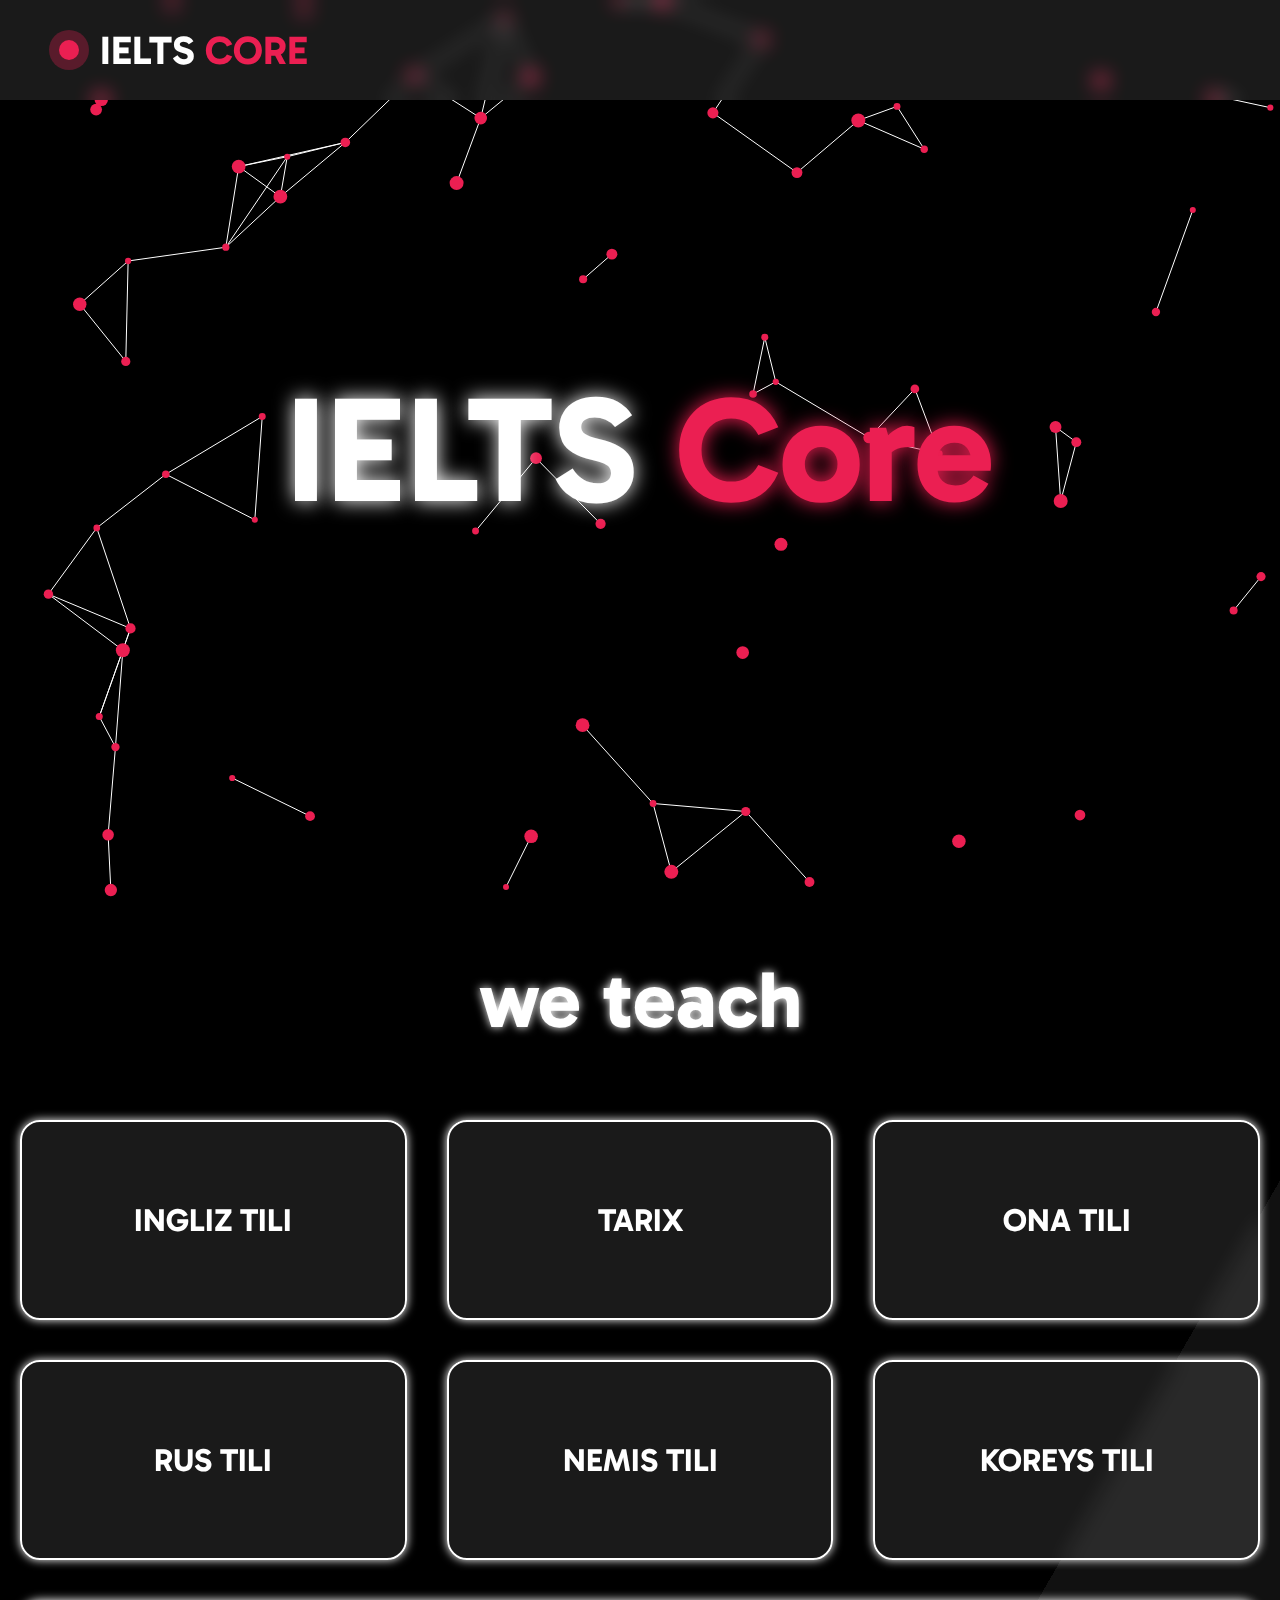
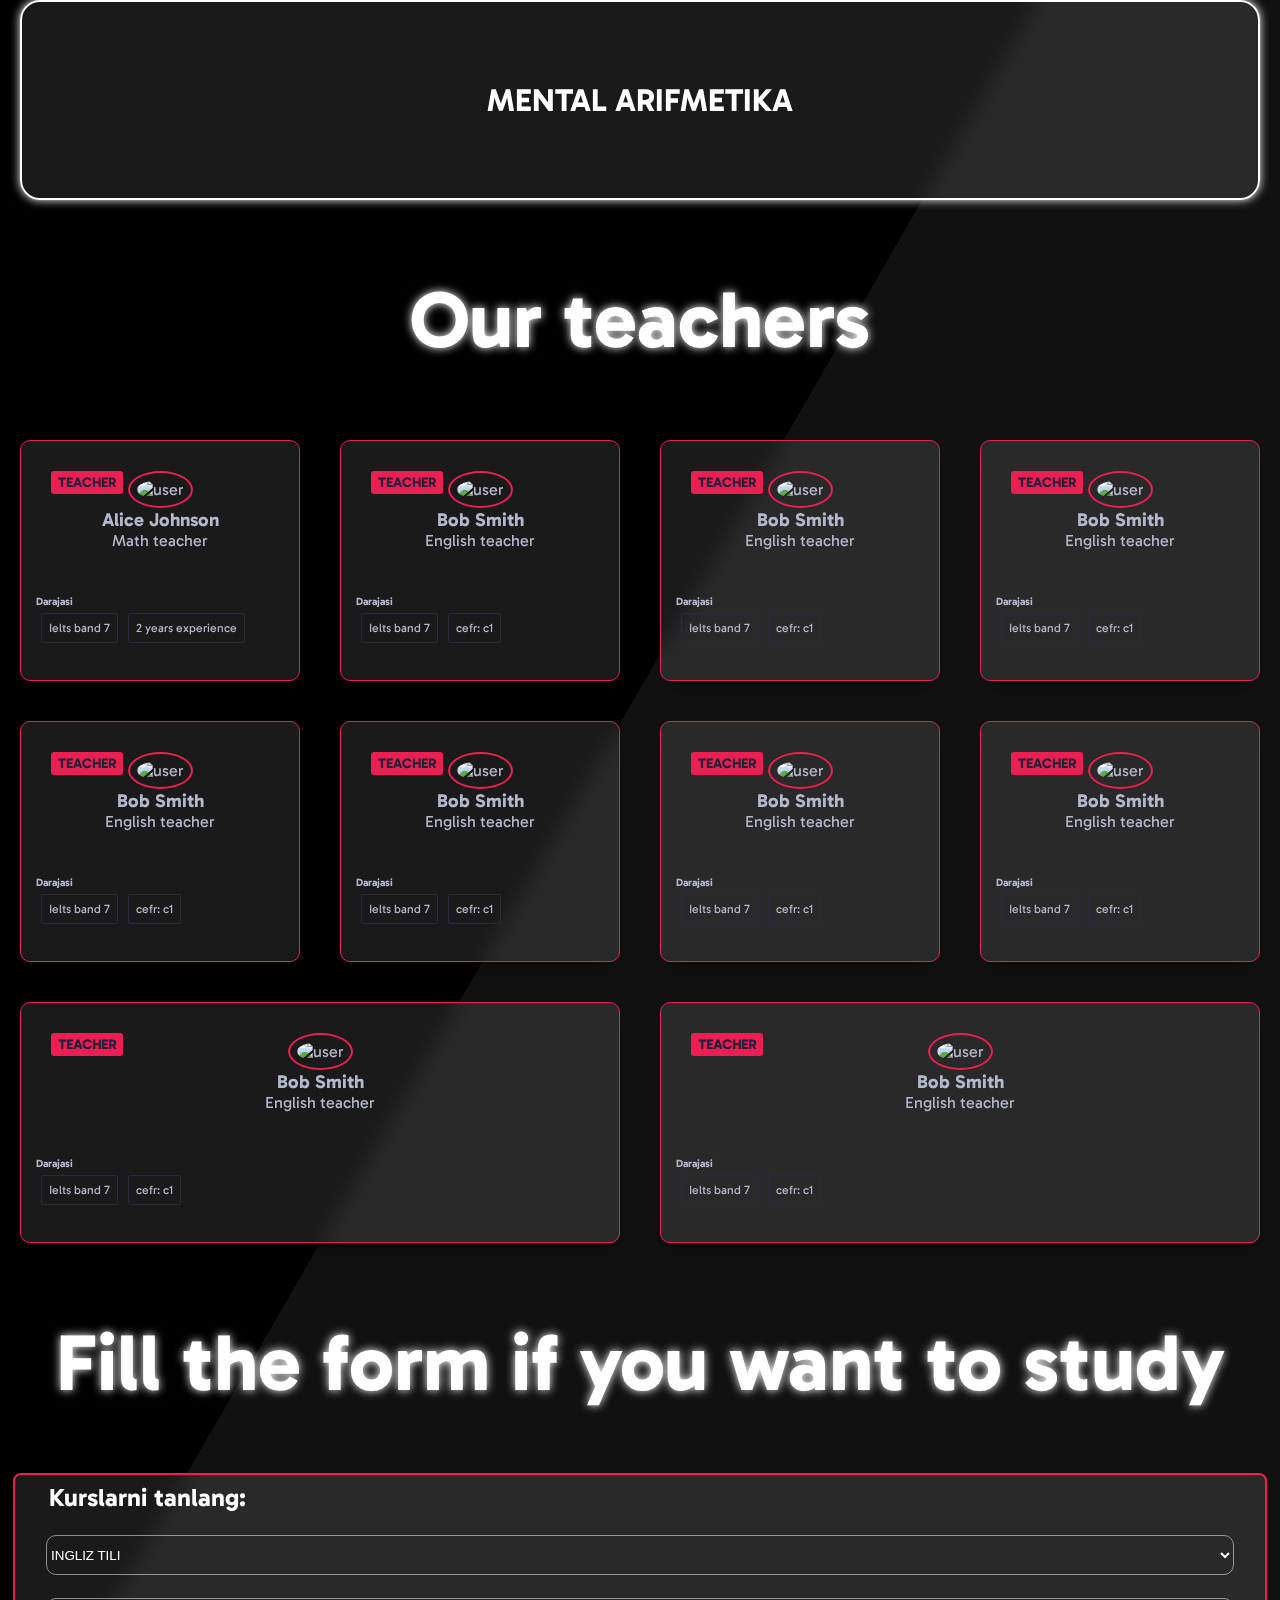
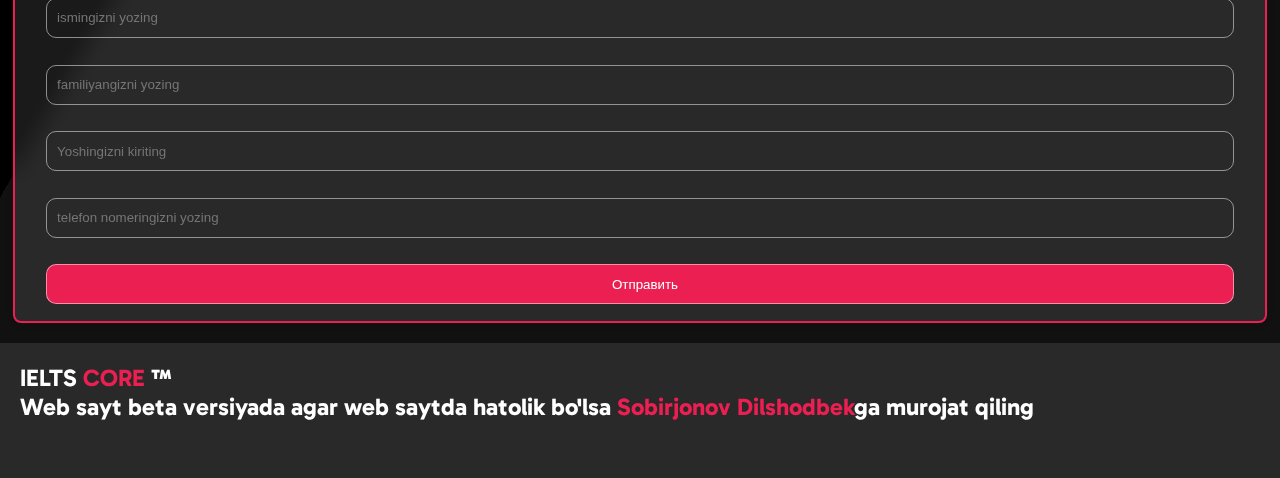
==== index.html @ a2c448f9 "Add files via upload" ====
<!DOCTYPE html>
<html lang="en">

<head>
    <meta charset="UTF-8">
    <meta name="viewport" content="width=device-width, initial-scale=1.0">
    <title>Document</title>
    <link rel="stylesheet" href="css/style.css">
</head>

<body class="body">
    <canvas id='c'></canvas>
    <div class="anim">
        <div class="cover">
            <div class="main-menu" id="main-menu">
                <nav class="nav">
                    <div class="logo">
                        <div class="logo-circle">
                            <div class="static-circle"></div>
                        </div>
                        <h1>IELTS <span style="color: rgba(235, 31, 82, 1.0);">CORE</span></h1>
                    </div>
                    <div class="links">
                        <ion-icon class="toggle" name="chevron-down-outline"></ion-icon>
                    </div>
                </nav>
                <div class="main-menu-text">
                    <div class="logo-text-h1">
                        <h1 class="main-title">IELTS <span style=" color: rgba(235, 31, 82, 1.0); text-shadow: 0px 0px 20px rgba(235, 31, 82, 1);">Core</span></h1>
                    </div>
                    <div class="logo-text-p">
                        <h2 id="element"></h2>
                    </div>
                </div>
                <div class="showlink">
                    <h1><a href="#main-menu">Asosiy</a></h1>
                    <h1><a href="#course">Kurslar</a></h1>
                    <h1><a href="#second-section-card">Oqituvchilar</a></h1>
                    <h1><a href="#form">Kursga yozilish</a></h1>
                </div>
            </div>
            <div class="second-section">
                <div class="second-section-text">
                    <h1>we teach</h1>
                </div>
                <div class="second-section-card" id="course">
                    <div class="cards">
                        <h1>INGLIZ TILI</h1>
                    </div>
                    <div class="cards">
                        <h1>TARIX</h1>
                    </div>
                    <div class="cards">
                        <h1>ONA TILI</h1>
                    </div>
                    <div class="cards">
                        <h1>RUS TILI</h1>
                    </div>
                    <div class="cards">
                        <h1>NEMIS TILI</h1>
                    </div>
                    <div class="cards">
                        <h1>KOREYS TILI</h1>
                    </div>
                    <div class="cards">
                        <h1>MENTAL ARIFMETIKA</h1>
                    </div>
                </div>
                <div class="second-section-text">
                    <h1>Our teachers</h1>
                </div>
                <div class="second-section-card" id="second-section-card">
                    <!-- cards will render by js -->
                </div>
                <div class="second-section-text">
                    <h1 class="l-text">Fill the form if you want to study</h1>
                </div>
                <div class="second-section-card" id="form">
                    <form id="registrationForm" onsubmit="sendEmail(); reset(); return false;">
                        <h1 for="subjects">Kurslarni tanlang:</h1>
                        <select id="subjects" name="subjects">
                            <option value="INGLIZ TILI">INGLIZ TILI</option>
                            <option value="TARIX">TARIX</option>
                            <option value="ONA TILI">ONA TILI</option>
                            <option value="RUS TILI">RUS TILI</option>
                            <option value="NEMIS TILI">NEMIS TILI</option>
                            <option value="KOREYS TILI">KOREYS TILI</option>
                            <option value="MENTAL ARIFMETIKA">MENTAL ARIFMETIKA</option>
                        </select>
                        <input type="text" id="firstName" name="firstName" placeholder="ismingizni yozing" required>
                        <input type="text" id="lastName" name="lastName" placeholder="familiyangizni yozing" required>
                        <input type="number" id="age" name="age" placeholder="Yoshingizni kiriting" min="0" max="99" required>
                        <input type="tel" id="phone" name="phone" placeholder="telefon nomeringizni yozing" pattern="[+]\d{12}" required>
                        <button type="submit">Отправить</button>
                    </form>
                </div>
                <div class="footer">
                    <h2>IELTS <span>CORE</span> &#8482;</h2>
                    <h2>Web sayt beta versiyada agar web saytda hatolik bo'lsa <a href="https://t.me/elyyxs">Sobirjonov Dilshodbek</a>ga murojat qiling</h2>
                </div>
            </div>
        </div>
    </div>
    <script src="https://unpkg.com/sweetalert/dist/sweetalert.min.js"></script>
    <script src="https://smtpjs.com/v3/smtp.js">
    </script>
    <script src="js/email.js"></script>
    <script src="js/script.js"></script>
    <script src="js/anim.js"></script>
    <script type="module" src="https://unpkg.com/ionicons@7.1.0/dist/ionicons/ionicons.esm.js"></script>
    <script nomodule src="https://unpkg.com/ionicons@7.1.0/dist/ionicons/ionicons.js"></script>
    <script src="https://unpkg.com/typed.js@2.0.16/dist/typed.umd.js"></script>
    <script src="https://unpkg.com/typed.js@2.0.16/dist/typed.umd.js"></script>
    <script src="js/type.js"></script>
</body>

</html>
---- css/style.css ----
@import url('https://fonts.googleapis.com/css2?family=Gabarito&display=swap');

*{
  margin: 0;
  padding: 0;
  box-sizing: border-box;
}

:root {
  --index: calc(1vw + 1vh);
  --color-header: #f4efec;
  --color-text: #cdc6c3;
  --gallery-gap: calc(var(--index) * 7.5);
  --stripes-size: 110px;
}

::-webkit-scrollbar {
  width: 0px;
}

body {
  width: 100vw;
  min-height: 100vh;
  font-family: 'Gabarito', sans-serif;
  overflow-x: hidden;
  scroll-behavior: smooth !important;
  background: #000;
}

canvas {
    position: absolute;
    display: block;
    width: 100vw;
    min-height: 100vh;
}

.anim {
  width: 100vw;
  min-height: 100vh;
  position: absolute;
  left: 0;
  top: 0;
}

/*.anim {
  width: 100vw;
  min-height: 1px;
  overflow: hidden;
 background-image: linear-gradient(45deg, #000 25%, rgba(28, 32,44, 1.0) 25%, rgba(28, 32,44, 1.0) 50%, #000 50%, #000 75%, rgba(28, 32,44, 1.0) 75%, rgba(28, 32,44, 1.0) 100%);
  background-size: 56.57px 56.57px;
  animation: scroll 1s infinite linear;
  display: flex;
  justify-content: flex-start;
  align-items: flex-start;
}

.anim::before {
  position: absolute;
  content: "";
  top: 0;
  left: 0;
  min-height: 300%;
  width: calc(100% + var(--stripes-size));
  background-image: linear-gradient(45deg, #000 25%, rgba(28, 32,44, 1.0) 25%, rgba(28, 32,44, 1.0) 50%, #000 50%, #000 75%, rgba(28, 32,44, 1.0) 75%, rgba(28, 32,44, 1.0) 100%);
  background-size: var(--stripes-size) var(--stripes-size);
  animation: animateStripes 5s linear infinite;
}
*/

@keyframes animateStripes {
  0% {
    transform: translateX(0);
  }
  100% {
    transform: translateX(-110px);
  }
}

.body-active {
  width: 100vw;
  height: 100vh;
  overflow: hidden !important;
}

.cover {
  width: 100vw;
  min-height: 100vh;
  position: absolute;
  left: 0;
  top: 0;
  display: flex;
  flex-direction: column;
  align-items: center;
  justify-content: flex-start;
}

.main-menu {
  width: 100vw;
  height: 100vh;
  display: flex;
  flex-direction: column;
}

.main-menu *{
  user-select: none;
}

.nav {
  position: fixed !important;
  top: 0px;
  width: 100vw;
  height: 100px;
  backdrop-filter: blur(10px);
  background: rgba(255, 255, 255, .1);
  display: flex;
  justify-content: space-between;
  z-index: 10;
}

.logo {
  min-width: 20%;
  height: 100%;
  display: flex;
  justify-content: center;
  align-items: center;
  position: relative;
}

.logo > h1 {
  margin-left: 100px;
  color: #fff;
  font-size: 40px;
}

.links {
  width: 10%;
  height: 100%;
  display: flex;
  justify-content: center;
  align-items: center;
}

.links > ion-icon {
  font-size: 50px;
  transition: all .3s;
  z-index: 10000;
  color: #fff;
  transition: all .5s;
}

.links > ion-icon:hover {
  color: rgba(235, 31, 82, 1.0);
}

.toggle-active {
  transform: rotate(180deg);
}

.showlink {
  position: fixed;
  left: 50%;
  top: 50%;
  transform: translate(-50%, -40%);
  z-index: 100000000;
  backdrop-filter: blur(15px);
  display: flex;
  justify-content: center;
  align-items: center;
  flex-direction: column;
  opacity: 0;
  transition: all .3s;
  width: 0;
  height: 0;
  overflow: hidden;
  border-radius: 20px;
  border: 1px solid rgba(235, 31, 82, 1.0);
  background: rgba(0, 0, 0, .1);
}

.showlink > h1 > a {
  color: #fff;
  margin: 20px;
  cursor: pointer;
  text-shadow: 0px 0px 5px #000;
  text-decoration: none;
}

.showlink > h1 > a:hover {
  color: rgba(235, 31, 82, 1.0);
  text-shadow: 0px 0px 10px rgba(235, 31, 82, 1.0);
}

.showlink-active {
  opacity: 1;
  width: 60%;
  height: 60vh;
}

.logo-circle {  
  position: absolute;
  width: 40px;
  aspect-ratio: 1/1;
  background: rgba(235, 31, 82, .3);
  display: flex;
  justify-content: center;
  align-items: center;
  border-radius: 50%;
  margin-right: 10px;
  transform: translateX(-80px);
  animation: logo-circle 1.2s ease-out infinite;
}

@keyframes logo-circle {
  0%{
    width: 20px;
    aspect-ratio: 1/1;    
  }
  100%{
    width: 40px;
    aspect-ratio: 1/1;
  }
}

.logo-circle > .static-circle {
  width: 20px;
  aspect-ratio: 1/1;  
  background: rgba(235, 31, 82, 1);
  border-radius: inherit;
}

.logo-img {
  width: 500px;
  height: 500px;
}

.main-menu {
  height: 100vh;
  display: flex;
  justify-content: center;
  align-items: center;
}

.main-menu-text {
  width: 80%;
  height: 50%;
  display: flex;
  flex-direction: column;
  justify-content: center;
}

.logo-text-h1,
.logo-text-p {
  width: 100%;
  display: flex;
  justify-content: center;
  align-items: center;
}

.logo-text-h1 {
  height: 70%;
  align-items: flex-end;
}

.logo-text-p {
  height: 30%;
  align-items: flex-start;
}

.main-menu-text > [class*="logo-text"] > h1,
.main-menu-text > [class*="logo-text"] > h2 {
  color: #fff;
  text-shadow: 0px 0px 20px #fff;
  font-family: 'Gabarito', sans-serif;
  font-size: 250px;
}

.main-menu-text > [class*="logo-text"] > h2 {
  font-size: 40px;
  text-align: center;
}

.main-header > h1 > span {
/*         0px 0px 20px rgba(235, 31, 82, 1);*/
}


.second-section {
  width: 100vw;
  min-height: 100vh;
  display: flex;
  flex-direction: column;
  align-items: center;
  justify-content: flex-start;
  background: linear-gradient(120deg, #000 50%, #111 50%);
}

.second-section-text {
  width: 100%;
  height: 200px;
  display: flex;
  justify-content: center;
  align-items: center;
}

.second-section-text > h1 {
  font-size: 80px;
  color: #fff;
  text-shadow: 0px 0px 10px #fff;
}

.second-section-card {
  width: 100vw;
  min-height: 100px;
  display: flex;
  justify-content: center;
  align-items: flex-start;
  flex-wrap: wrap;
}

.cards {
  flex: calc(100% / 5);
  min-width: 350px;
  height: 200px;
  background: rgba(255, 255, 255, .1);
  backdrop-filter: blur(10px);
  display: flex;
  justify-content: center;
  align-items: center;
  color: #fff;
  margin: 20px;
  border-radius: 20px;
  border: 2px solid #fff;
  box-shadow: 0px 0px 10px #fff;
  transition: all .3s;
  cursor: pointer;
}

.cards:hover {
  border-radius: 20px;
  border: 2px solid rgba(235, 31, 82, 1);
  box-shadow: 0px 0px 20px rgba(235, 31, 82, 1),
              0px 0px 20px rgba(235, 31, 82, 1) inset;
  color: rgba(235, 31, 82, 1);
}



.card-container {
  background: rgba(255, 255, 255, .1);
  backdrop-filter: blur(10px);
  border-radius: 10px;
  box-shadow: 0px 10px 20px -10px rgba(0,0,0,0.75);
  color: #B3B8CD;
  padding-top: 30px;
  position: relative;
  flex: calc(100% / 5);
  min-width: 250px;
  max-width: 100%;
  text-align: center;
  margin: 20px;
  border: 1px solid rgba(235, 31, 82, 1);
  overflow: hidden;
  transition: all .1s;
  cursor: pointer;
}

.card-container:hover {
  box-shadow: 0px 0px 20px rgba(235, 31, 82, 1),
              0px 0px 10px rgba(235, 31, 82, 1) inset;
}

.card-container .pro {
  color: #231E39;
  background-color: rgba(235, 31, 82, 1);
  border-radius: 3px;
  font-size: 14px;
  font-weight: bold;
  padding: 3px 7px;
  position: absolute;
  top: 30px;
  left: 30px;
}

.card-container .round {
  border: 2px solid rgba(235, 31, 82, 1);
  border-radius: 50%;
  padding: 7px;
}

.skills {
  text-align: left;  
  padding: 15px;
  margin-top: 30px;
  min-height: 100px;
  max-height: 200px;
}

.skills ul {
  list-style-type: none;
  margin: 0;
  padding: 0;
}

.skills ul li {
  border: 1px solid #2D2747;
  border-radius: 2px;
  display: inline-block;
  font-size: 12px;
  margin: 0 7px 7px 0;
  padding: 7px;
  transition: all .33s;
  cursor: pointer;
  margin: 5px;
}

.skills ul li:hover {
  border-color: rgba(235, 31, 82, 1);
}






form {
  width: 98vw;
  min-height: 450px;
  background: rgba(255, 255, 255, .1);
  backdrop-filter: blur(10px);
  border-radius: 8px;
  box-shadow: 0 2px 6px rgba(0, 0, 0, 0.1);
  display: flex;
  flex-direction: column;
  justify-content: space-evenly;
  align-items: center;
  border: 2px solid rgba(235, 31, 82, 1);
  margin: 10px;
}

form > *{
  color: #fff;
}

form > h1 {
  margin-bottom: 10px;
  align-items: center;
  margin-left: 5px;
  font-size: 25px;
  width: 95%;
}

select {
  background: none;
  height: 40px;
  border-radius: 10px;
  border: 1px solid rgba(255, 255, 255, .5);
  width: 95%;
  margin-bottom: 6px;
  margin-top: 6px;
}

select > option {
  color: #fff !important;
  background: rgba(0, 0, 0, .5);
  border-radius: 5px;
}

form > input,
form > button {
  background: none;
  outline: none;
  border: 1px solid rgba(255, 255, 255, .5);
  height: 40px;
  margin: 10px;
  border-radius: 10px;
  width: 95%;
  padding-left: 10px;
}

button {
    background-color: rgba(235, 31, 82, 1) !important;
    color: #fff;
    border: none;
    border-radius: 4px;
    cursor: pointer;
    height: 30px;
}
button:hover {
    background-color: #0056b3;
}

.footer {
  width: 100vw;
  min-height: 15vh;
  background: rgba(255, 255, 255, .1);
  backdrop-filter: blur(10px);
  display: flex;
  flex-direction:column;
  padding: 20px; 
  margin-top: 10px;
/*  border-top-left-radius: 30px;*/
/*  border-top-right-radius: 30px;*/
}
.footer > h2 {
  color: #fff;
}

.footer > h2 > span {
  color: rgba(235, 31, 82, 1.0);
}

.footer > h2 > a {
  text-decoration: none;
  color: rgba(235, 31, 82, 1.0);
}
.footer > h2 > a:hover {
  text-shadow: 0px 0px 10px rgba(235, 31, 82, 1.0);
}


@media screen and (max-width: 1480px) {
  .cards {
    width: 300px;
    margin: 20px;
  }
  .main-title {
    font-size: 140px !important;
  }
}


@media screen and (max-width: 1360px) {
  .main-title {
    font-size: 150px !important;
  }
  #element {
    font-size: 40px;
  }
  .l-text {
    text-align: center;
  }
}

@media screen and (max-width: 1023px) {
  .cards {
    width: 250px;
    margin: 15px;
  }
}


@media screen and (max-width: 850px) {
  .main-menu-text {
    width: 90%;
  }
  .main-title {
    font-size: 130px !important;
  }
  #element {
    font-size: 30px;
  }
  .cards {
    width: 350px;
    margin: 15px;
  }
}

@media screen and (max-width: 685px) {
  .cards {
    width: 200px;
    height: 150px;
    margin: 20px;
  }
  .main-title {
    font-size: 115px !important;
  }
}

@media screen and (max-width: 665px) {
  .cards {
    width: 200px;
    height: 150px;
    margin: 20px;
  }
}


@media screen and (max-width: 650px) {
  .main-menu-text {
    width: 90%;
  }
  .main-title {
    font-size: 100px !important;
  }
  #element {
    font-size: 30px;
  }
  .links {
    width: 20%;
  }
  .second-section-text > h1 {
    font-size: 70px;
  }
  .l-text {
    font-size: 50px !important;
  }
}

@media screen and (max-width: 530px) {
  .main-menu-text {
    width: 99%;
  }
  .main-title {
    font-size: 90px !important;
  }
  #element {
    font-size: 30px;
  }
  .logo {
    padding-left: 40px;
  }
  .logo > h1 {
    font-size: 30px;
    margin-left: 30px;
  }
  .logo-circle {
    width: 15px;
  }
  .cards {
    width: 90%;
  }
}

@media screen and (max-width: 450px) {
  .main-menu-text {
    width: 99%;
  }
  .main-title {
    font-size: 80px !important;
  }
  #element {
    font-size: 20px;
  }
  .second-section-text > h1 {
    font-size: 50px;
  }
  .cards {
    min-width: 200px;
  }
  .cards > h1 {
    font-size: 25px;
  }
  .showlink > h1 > a {
    font-size: 23px;
  }
}

@media screen and (max-width: 400px) {
  .logo {
    padding-left: 40px;
  }
  .logo > h1 {
    font-size: 25px;
    margin-left: 10px;
  }
  .logo-circle {
    width: 10px;
  }
  .main-title {
    font-size: 70px !important;
  } 
  .l-text {
    font-size: 30px !important;
  }
  .main-title {
    font-size: 50px !important;
  }
}
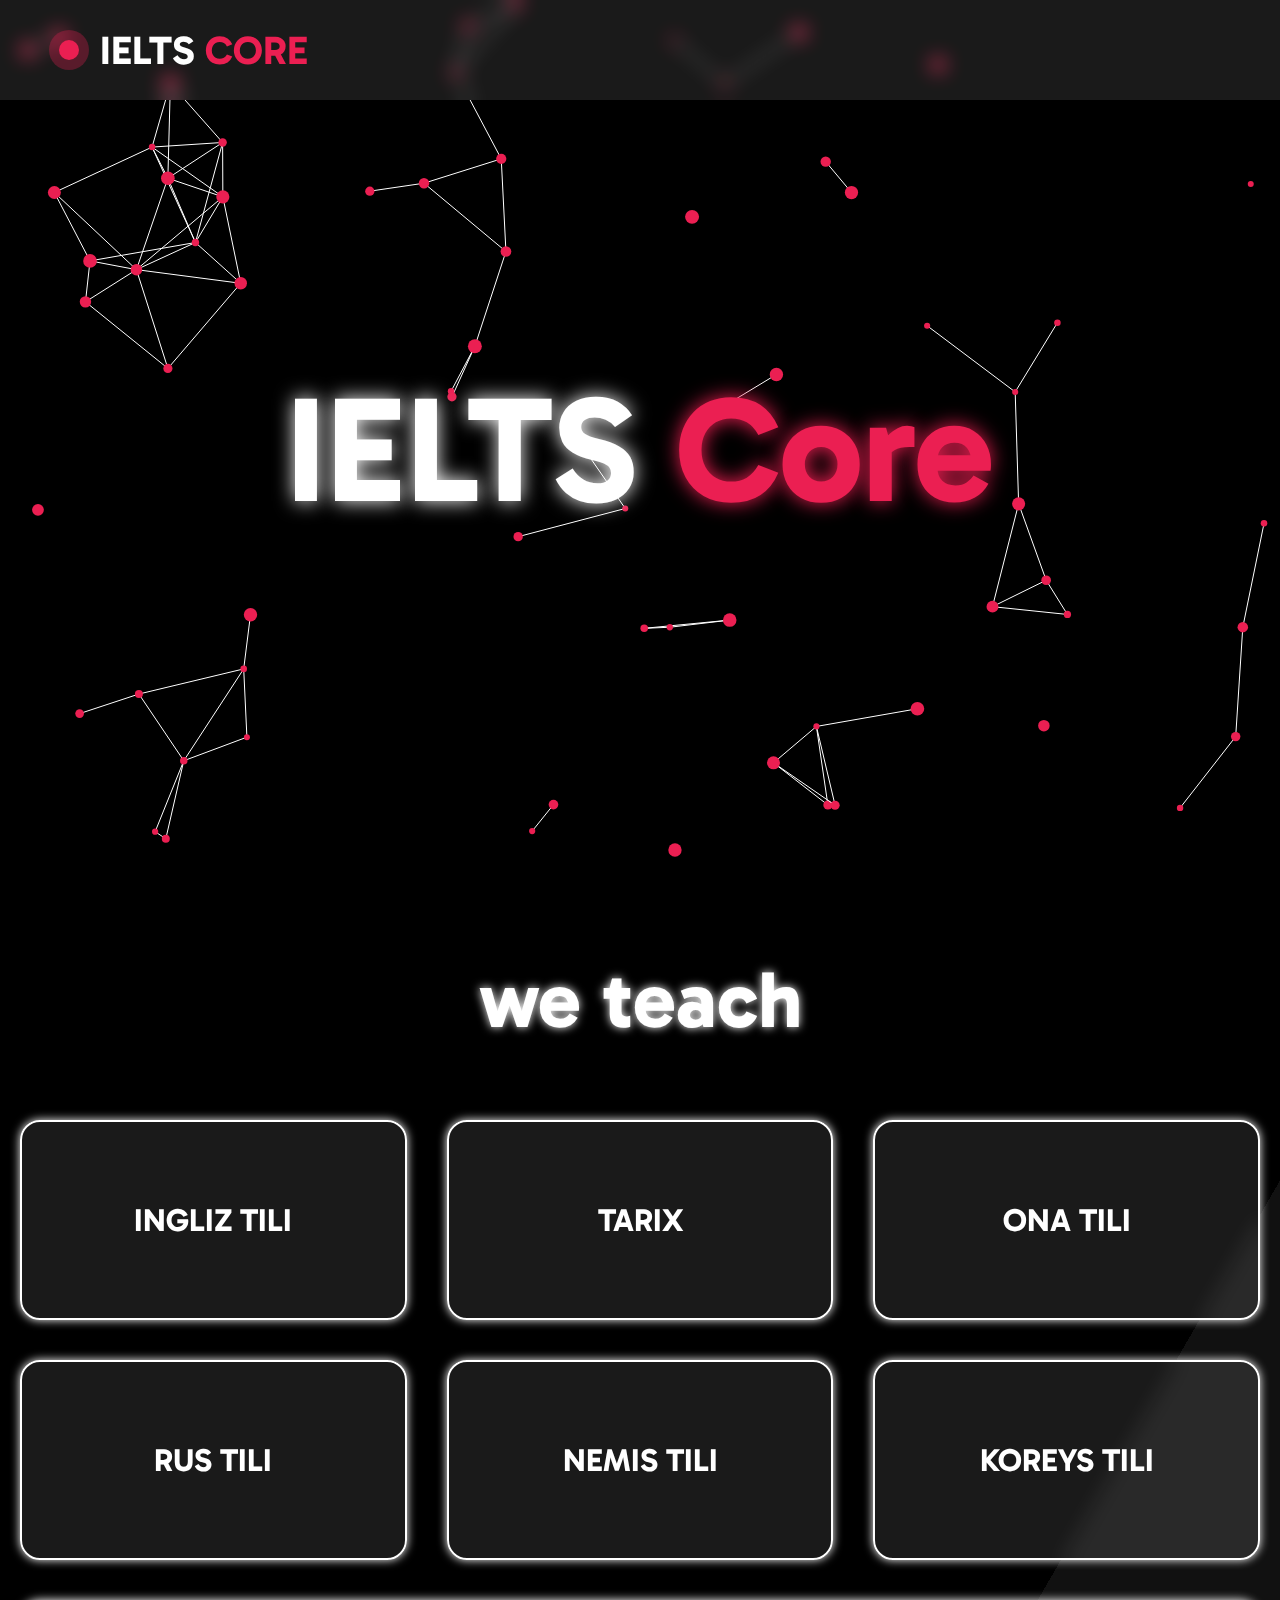
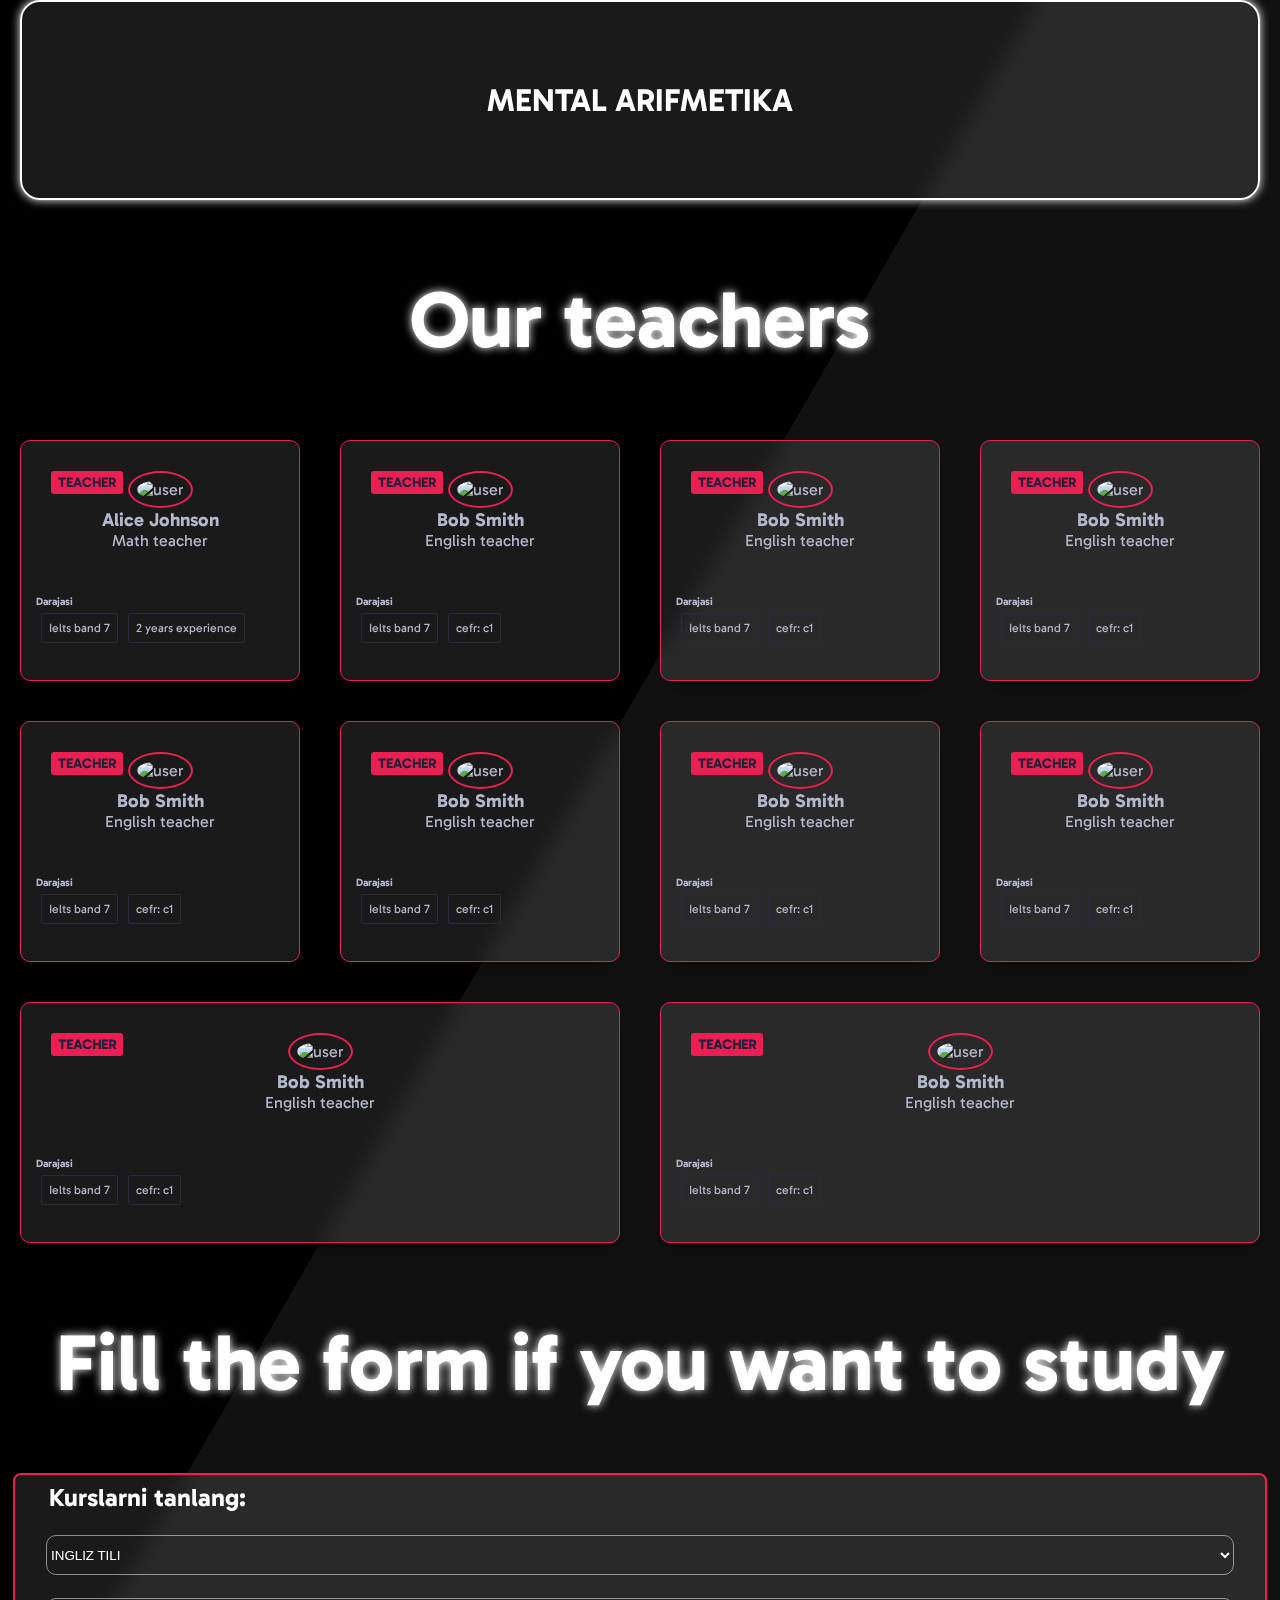
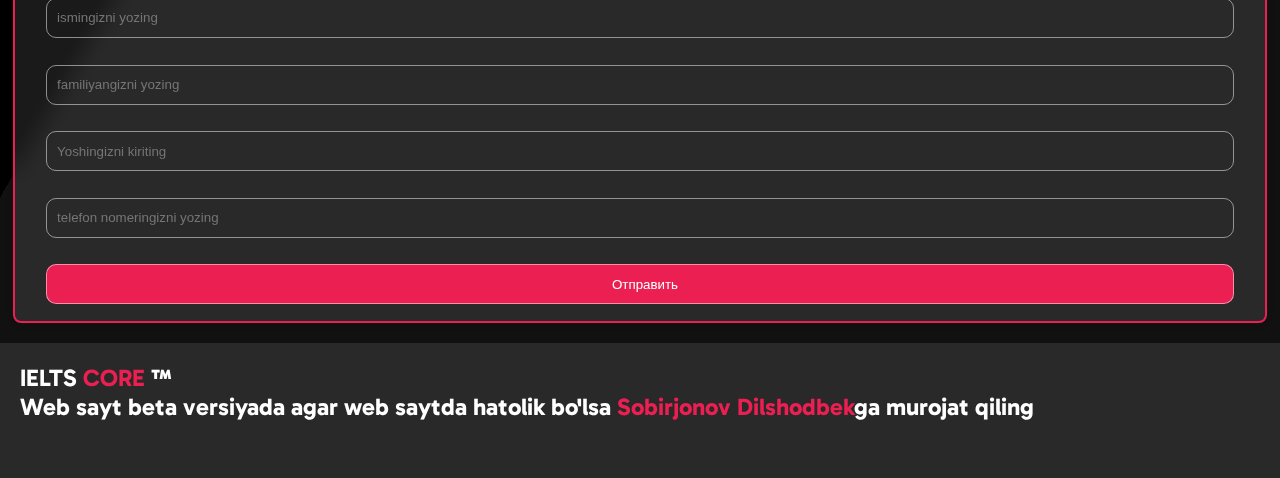
==== commit e5c0a369: "Update index.html" ====
--- a/index.html
+++ b/index.html
@@ -4,7 +4,7 @@
 <head>
     <meta charset="UTF-8">
     <meta name="viewport" content="width=device-width, initial-scale=1.0">
-    <title>Document</title>
+    <title>IELTS Core</title>
     <link rel="stylesheet" href="css/style.css">
 </head>
 
@@ -114,4 +114,4 @@
     <script src="js/type.js"></script>
 </body>
 
-</html>+</html>
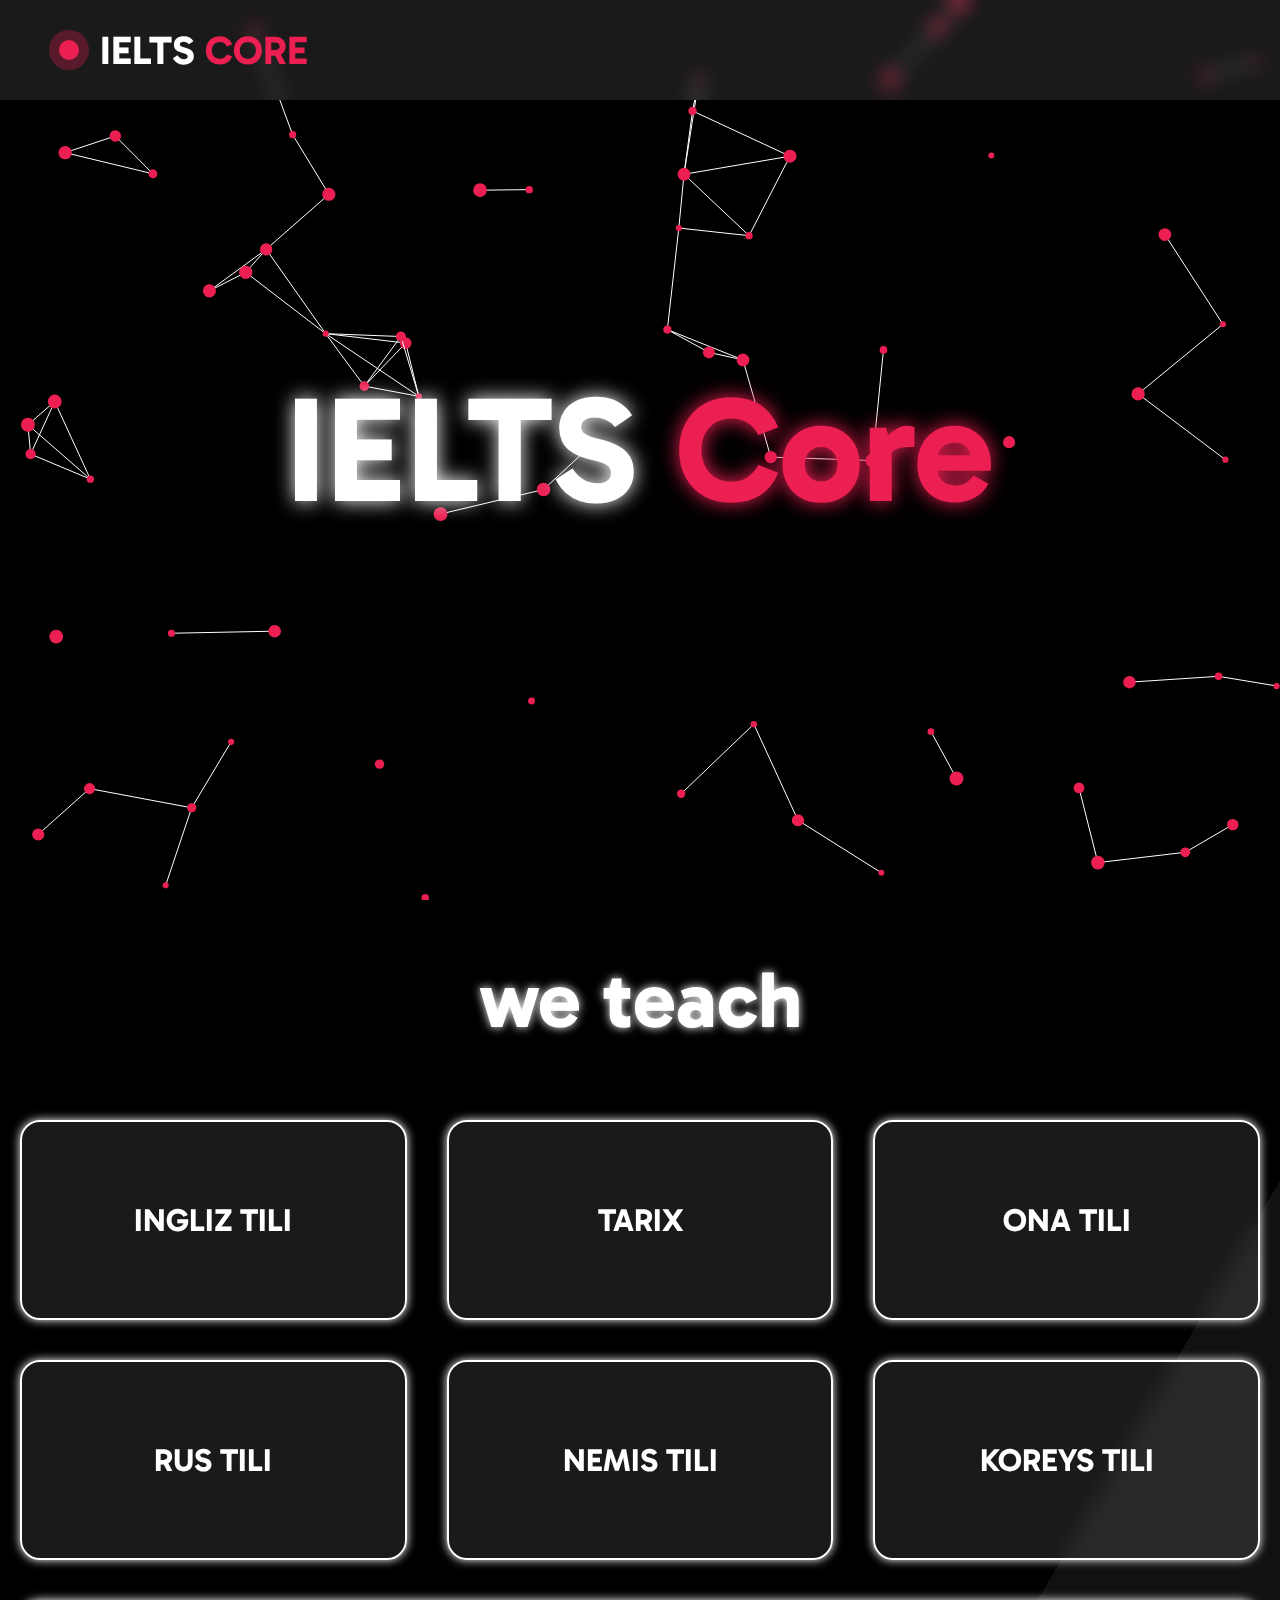
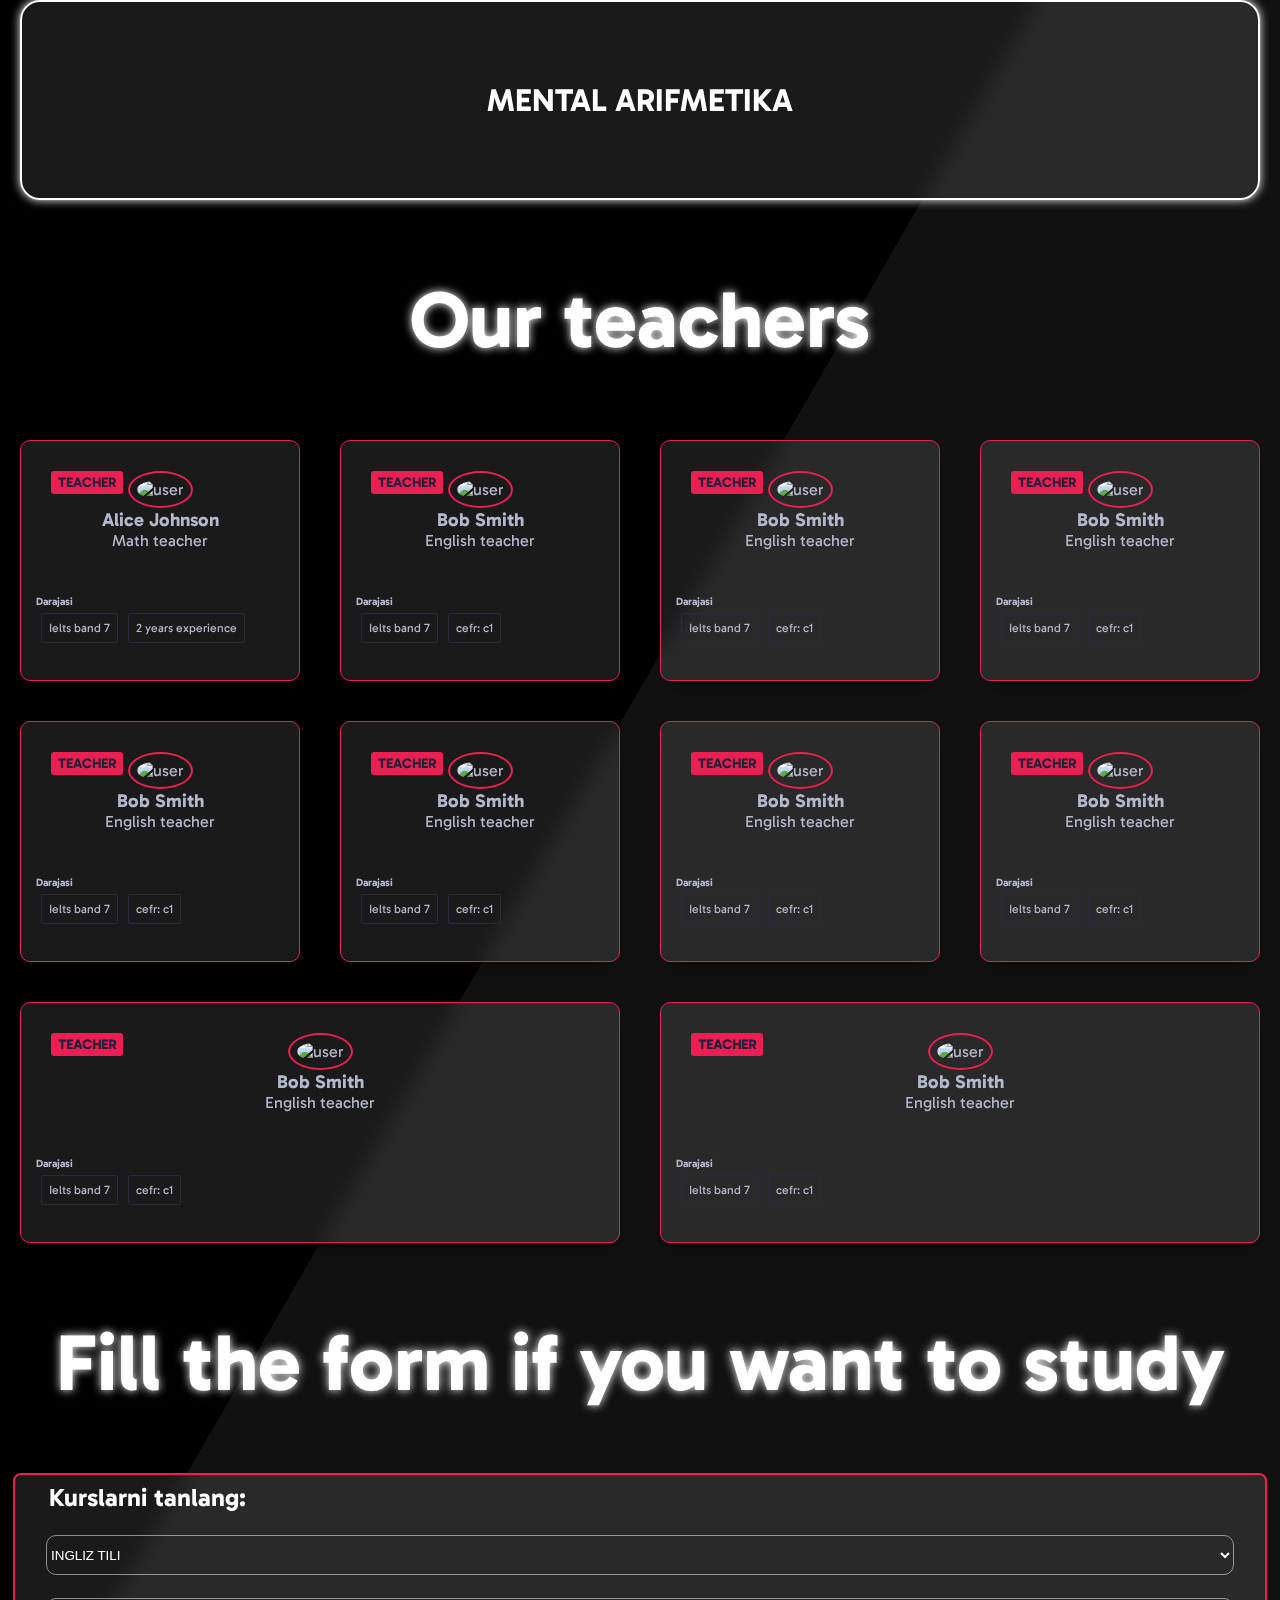
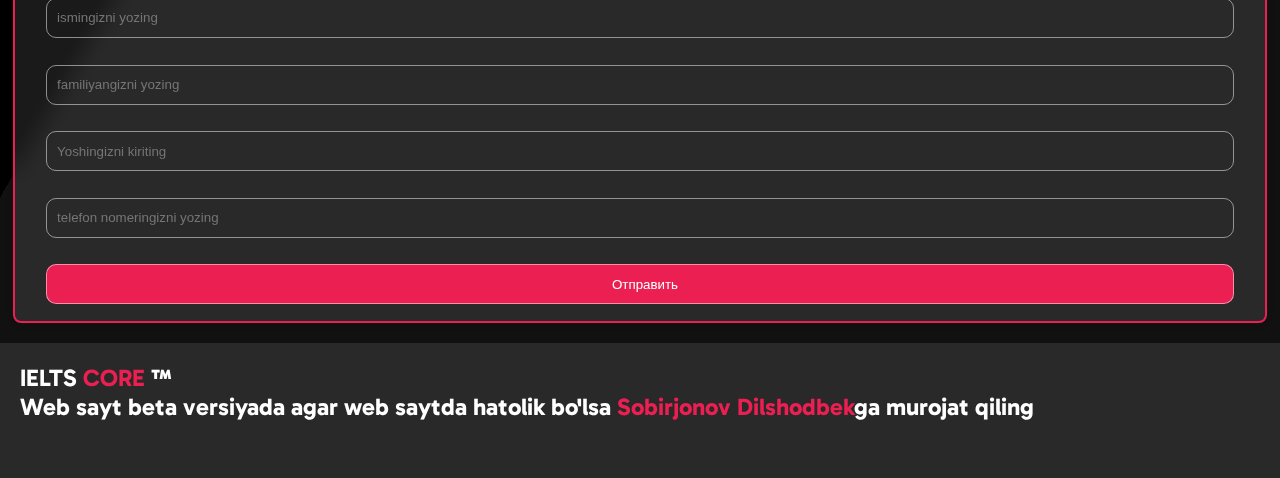
==== commit 13632f78: "Update index.html" ====
--- a/index.html
+++ b/index.html
@@ -5,6 +5,8 @@
     <meta charset="UTF-8">
     <meta name="viewport" content="width=device-width, initial-scale=1.0">
     <title>IELTS Core</title>
+    <script async src="https://pagead2.googlesyndication.com/pagead/js/adsbygoogle.js?client=ca-pub-5253054775561377"
+     crossorigin="anonymous"></script>
     <link rel="stylesheet" href="css/style.css">
 </head>
 
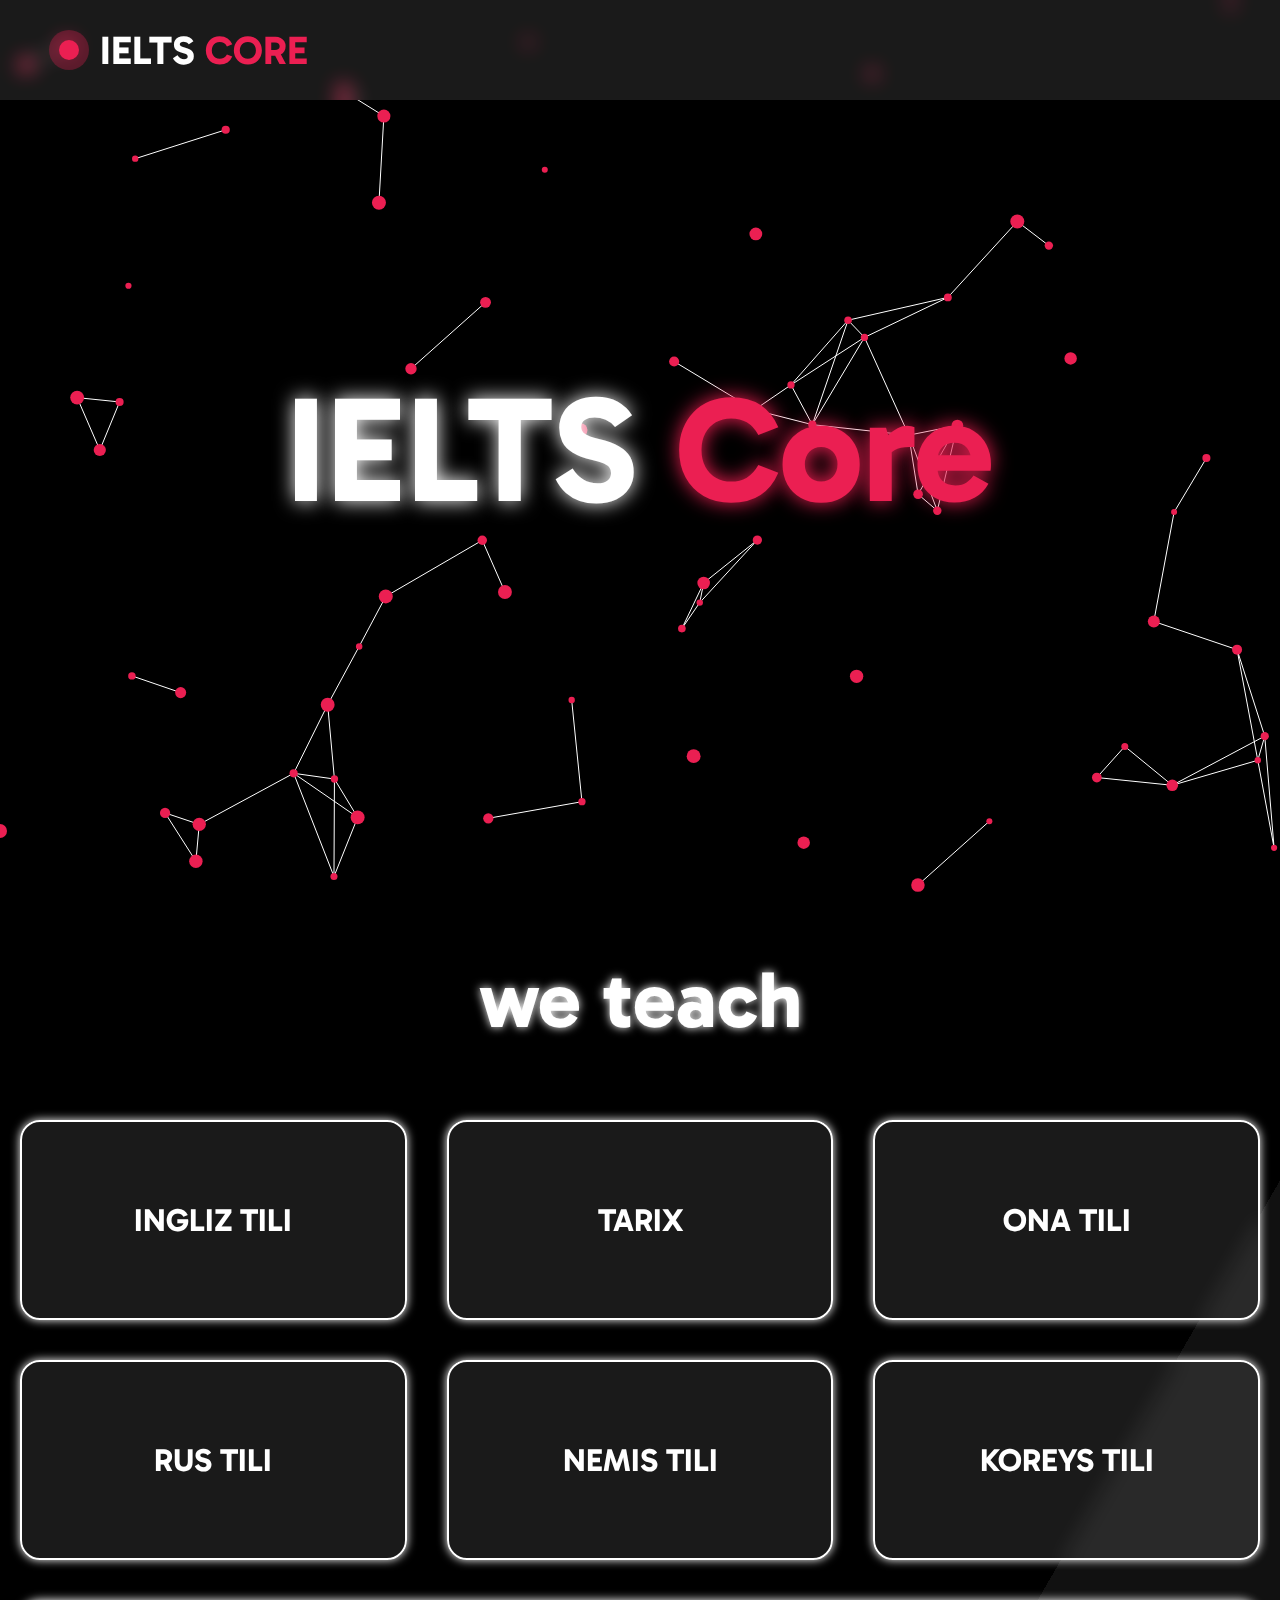
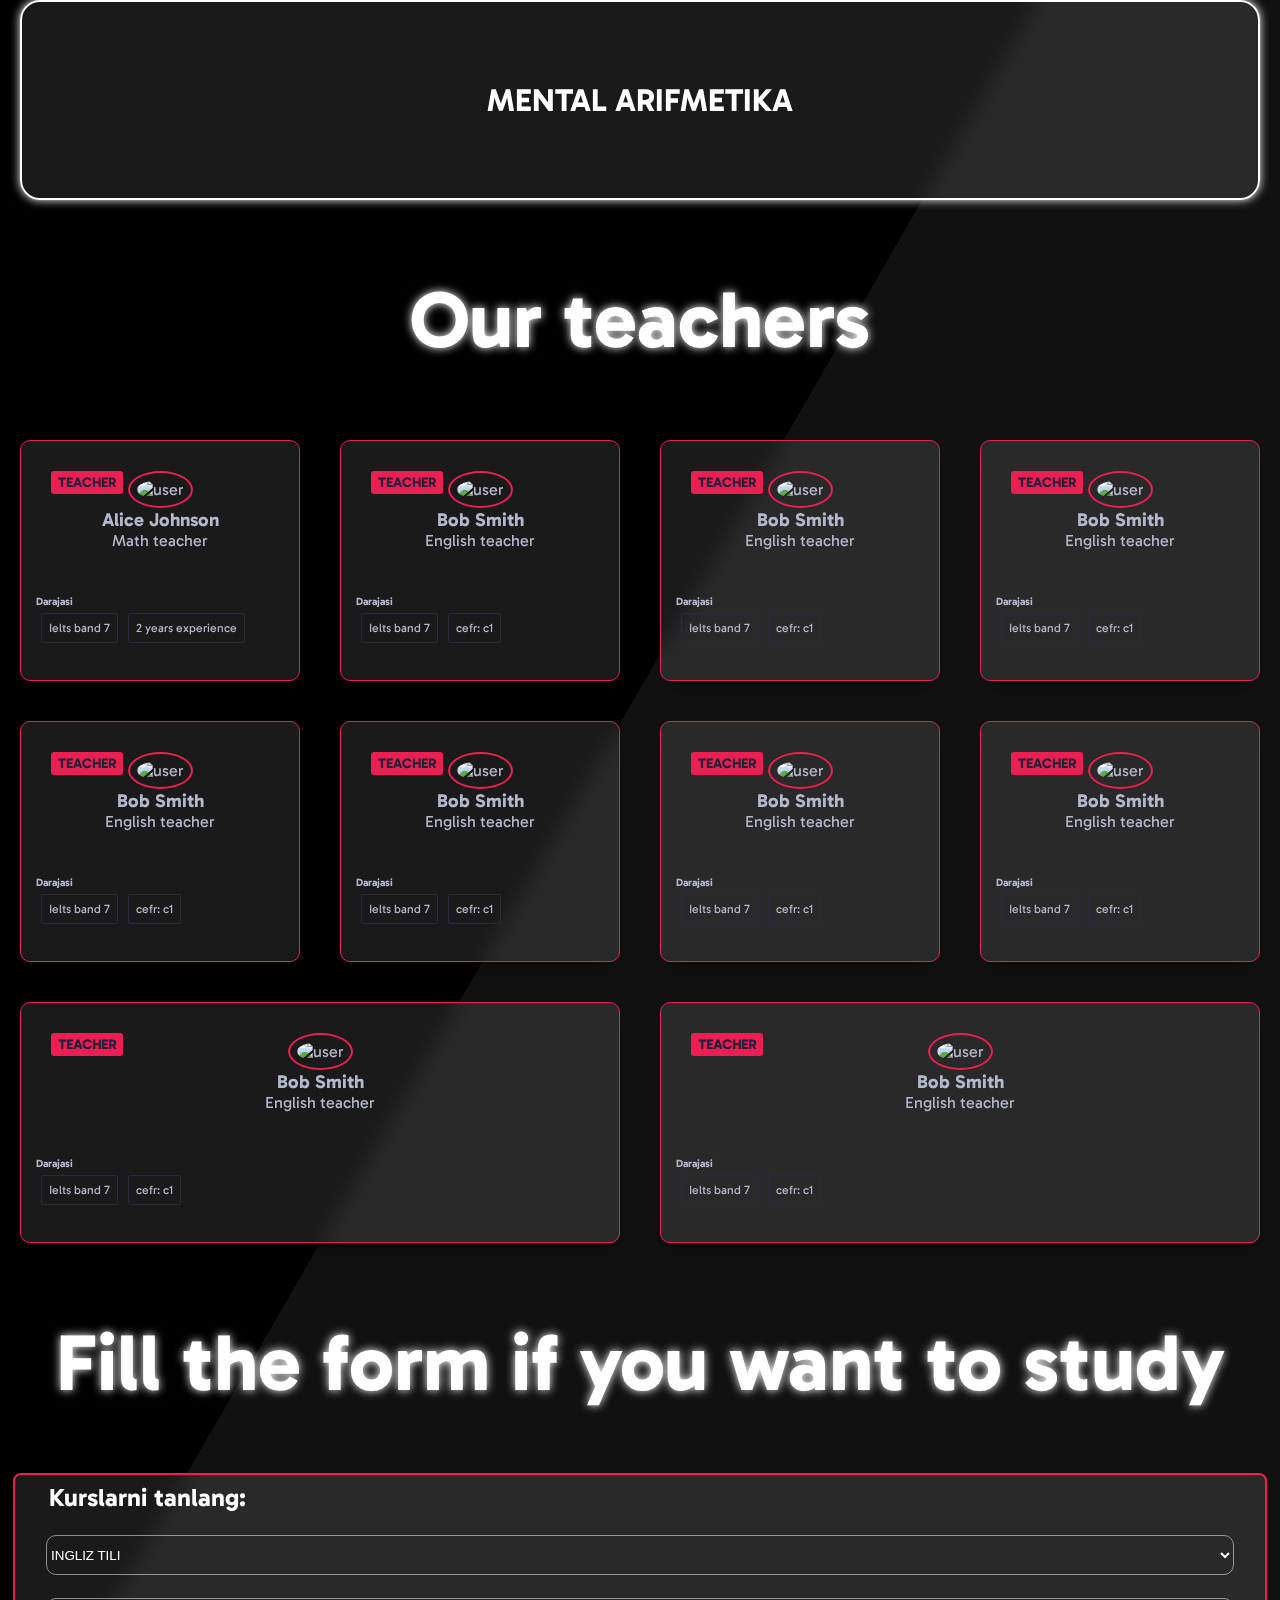
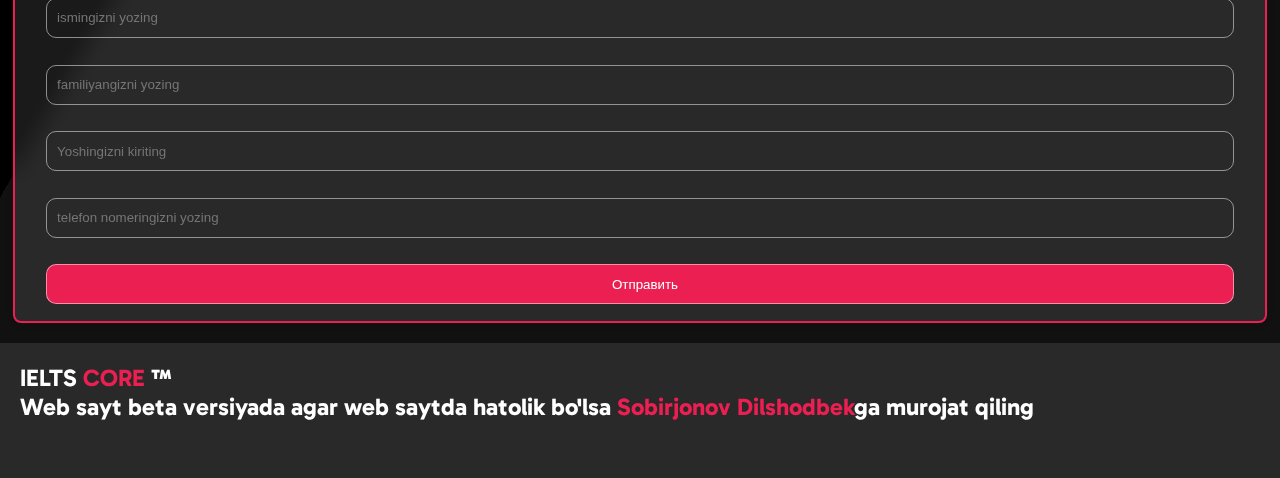
==== commit df466cf6: "Update index.html" ====
--- a/index.html
+++ b/index.html
@@ -4,6 +4,7 @@
 <head>
     <meta charset="UTF-8">
     <meta name="viewport" content="width=device-width, initial-scale=1.0">
+    <meta name="description" content="Ielts core web saytiga xush kelibsiz | O'quv markaz mingbuloq tumanida joylashgan va hozircha beta versiyada ishlap turipti">
     <title>IELTS Core</title>
     <script async src="https://pagead2.googlesyndication.com/pagead/js/adsbygoogle.js?client=ca-pub-5253054775561377"
      crossorigin="anonymous"></script>
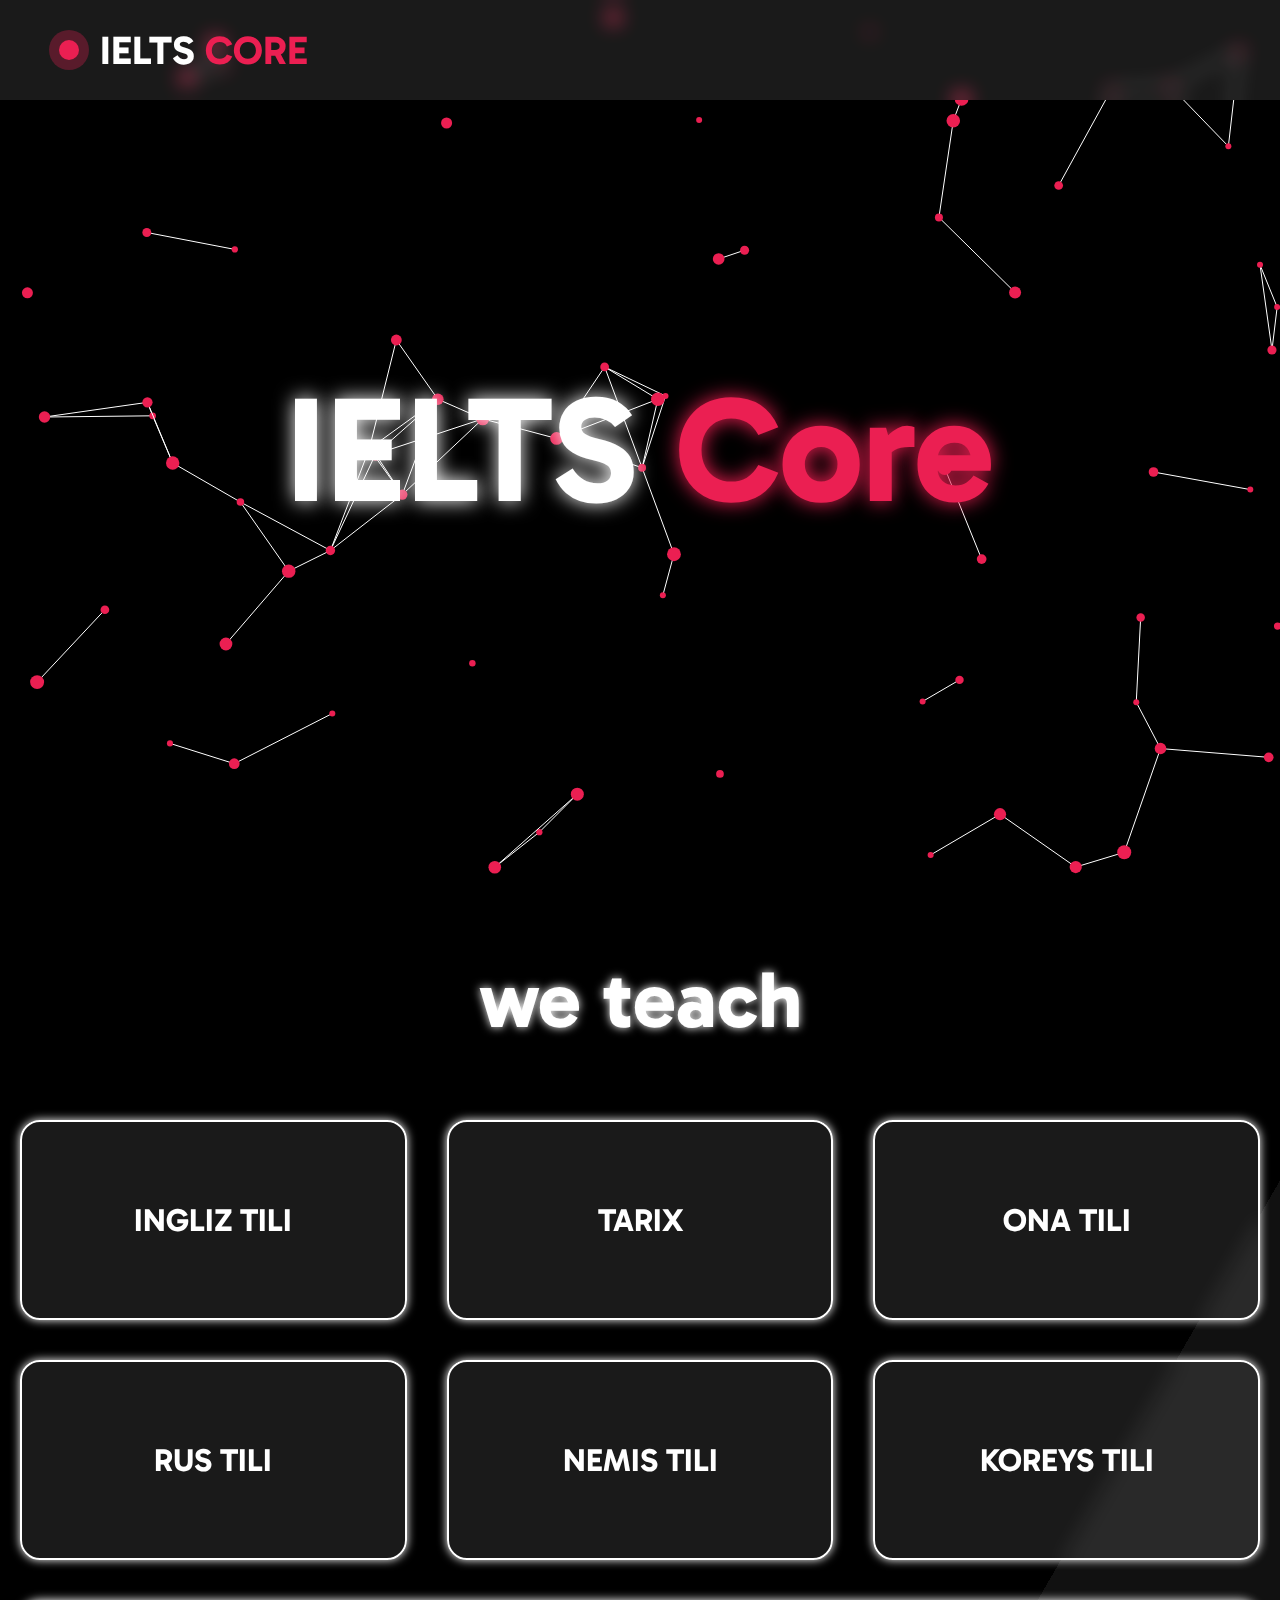
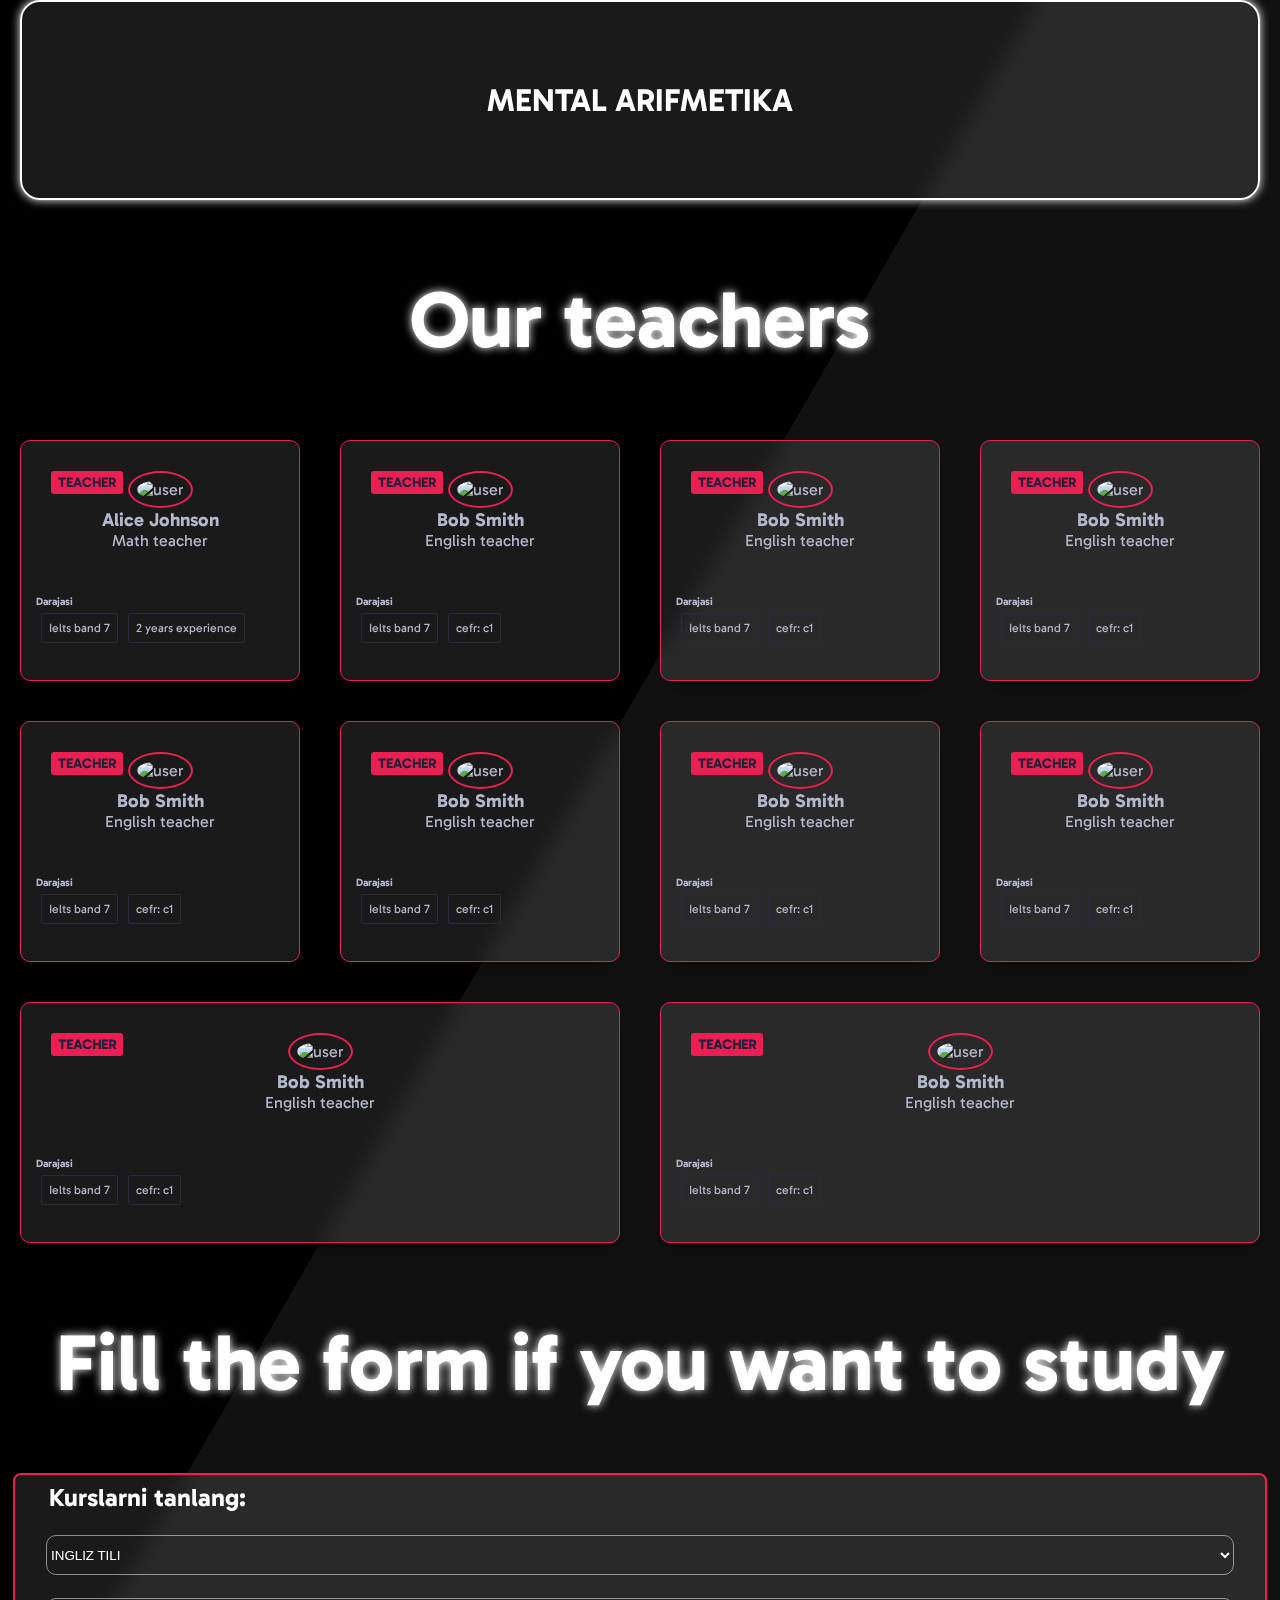
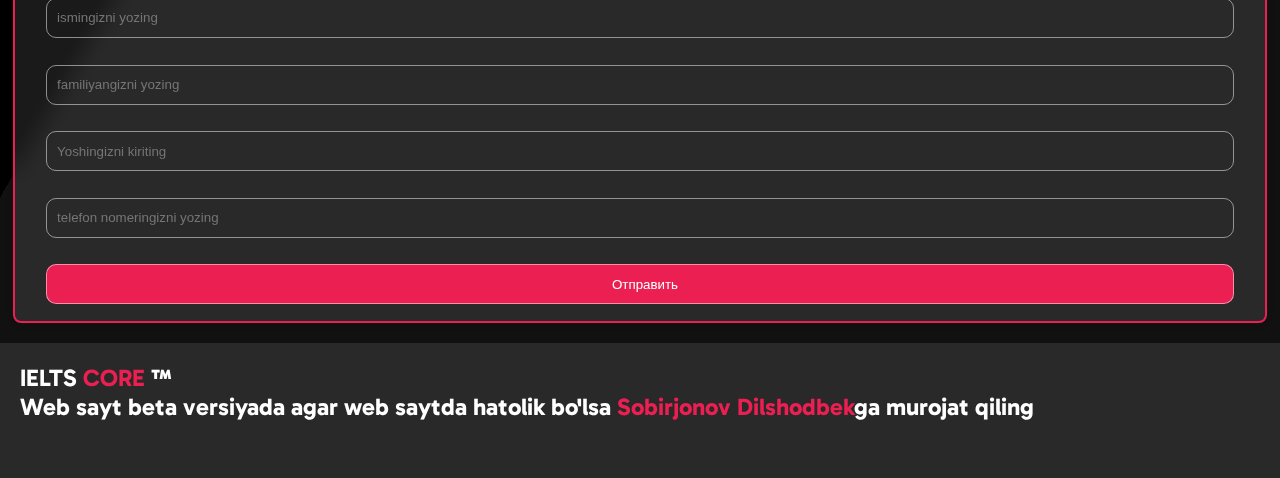
==== commit e29263a4: "Update index.html" ====
--- a/index.html
+++ b/index.html
@@ -4,8 +4,8 @@
 <head>
     <meta charset="UTF-8">
     <meta name="viewport" content="width=device-width, initial-scale=1.0">
-    <meta name="description" content="Ielts core web saytiga xush kelibsiz | O'quv markaz mingbuloq tumanida joylashgan va hozircha beta versiyada ishlap turipti">
     <title>IELTS Core</title>
+     <meta name="description" content="Ielts core web saytiga xush kelibsiz | O'quv markaz mingbuloq tumanida joylashgan va hozircha beta versiyada ishlap turipti">
     <script async src="https://pagead2.googlesyndication.com/pagead/js/adsbygoogle.js?client=ca-pub-5253054775561377"
      crossorigin="anonymous"></script>
     <link rel="stylesheet" href="css/style.css">
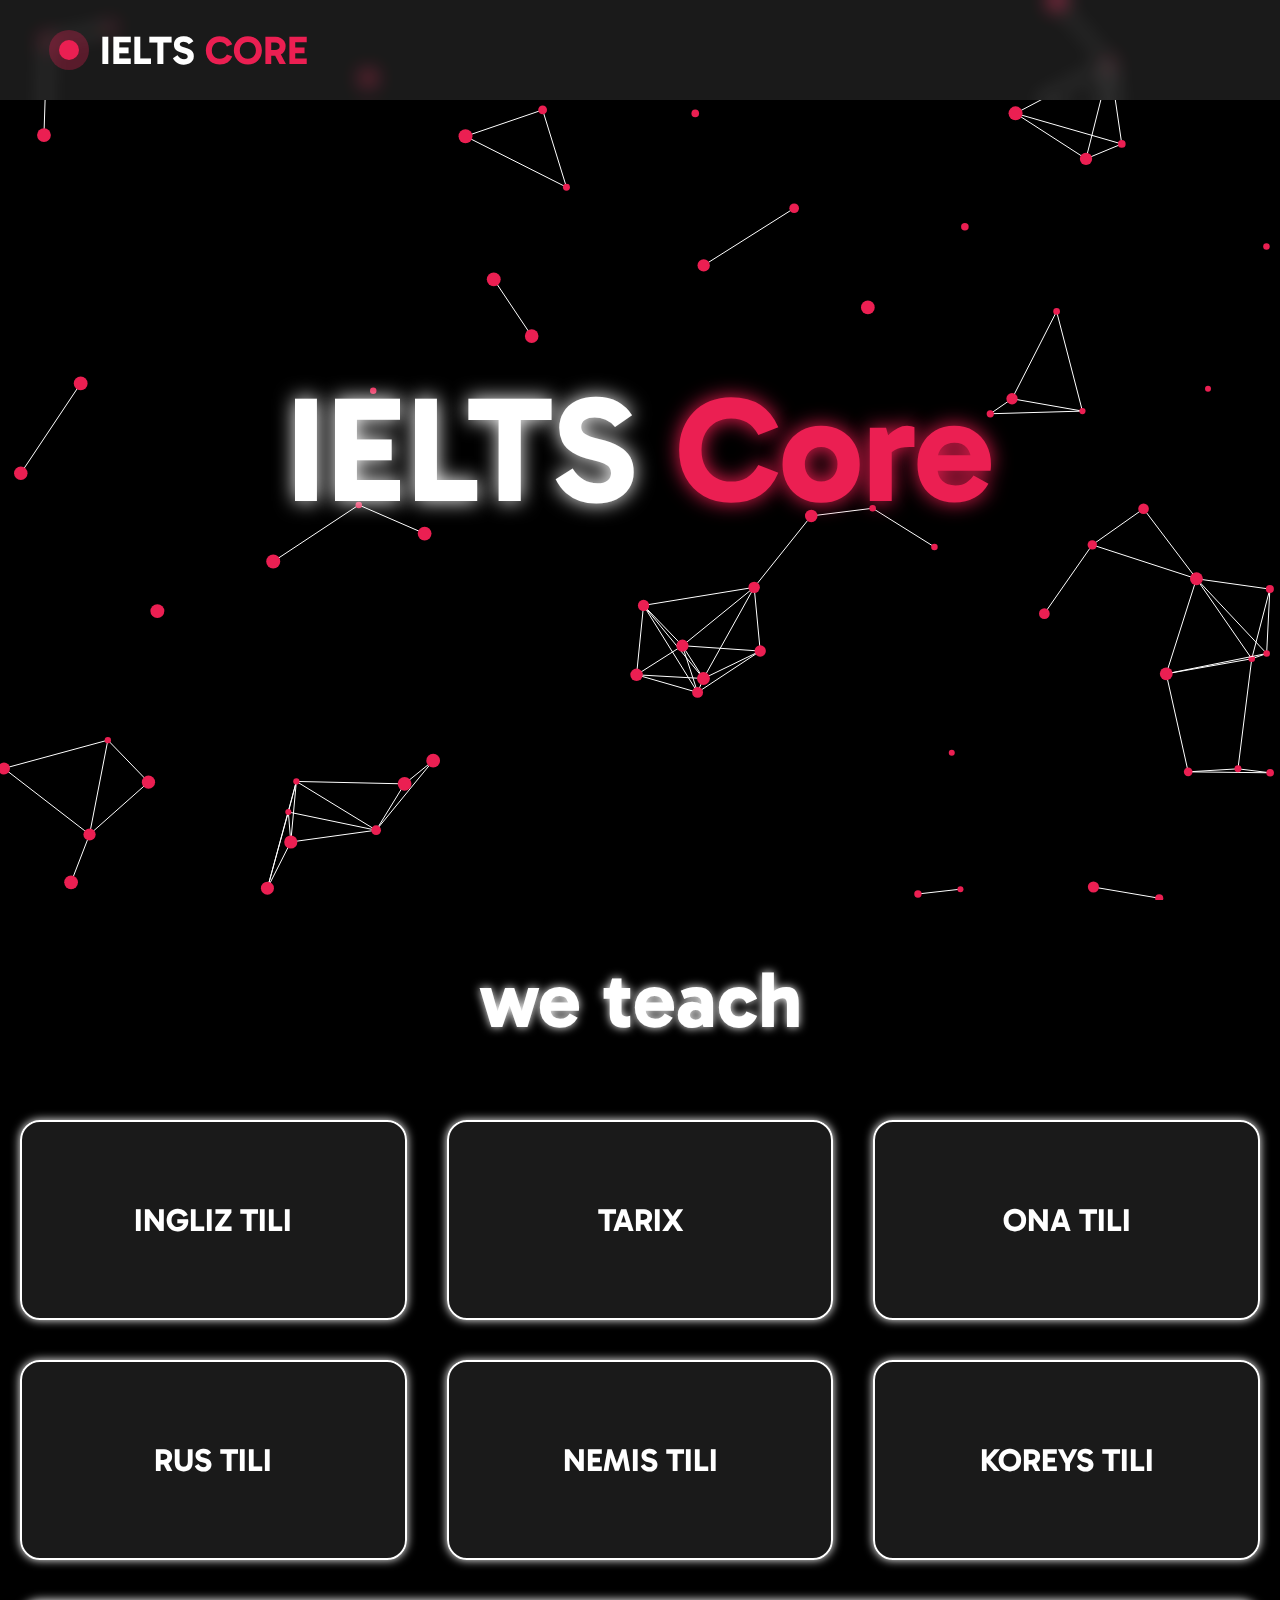
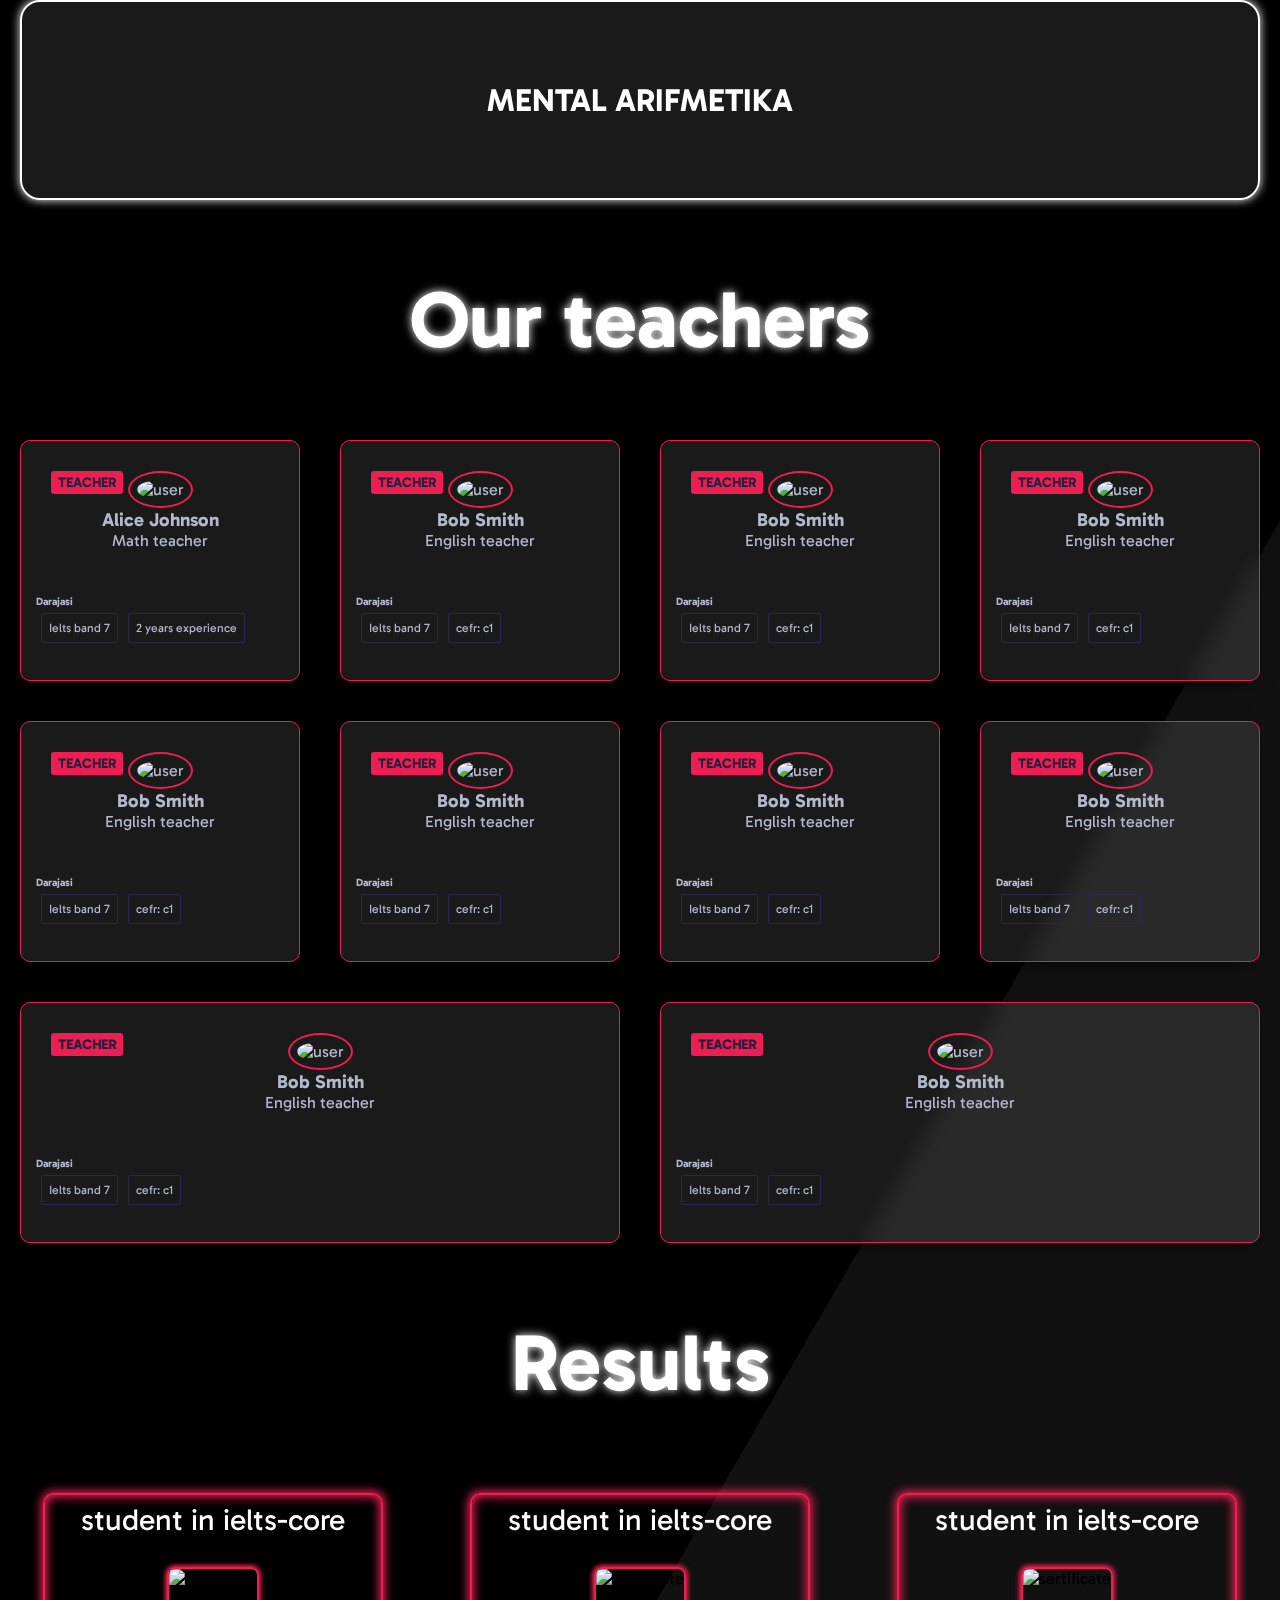
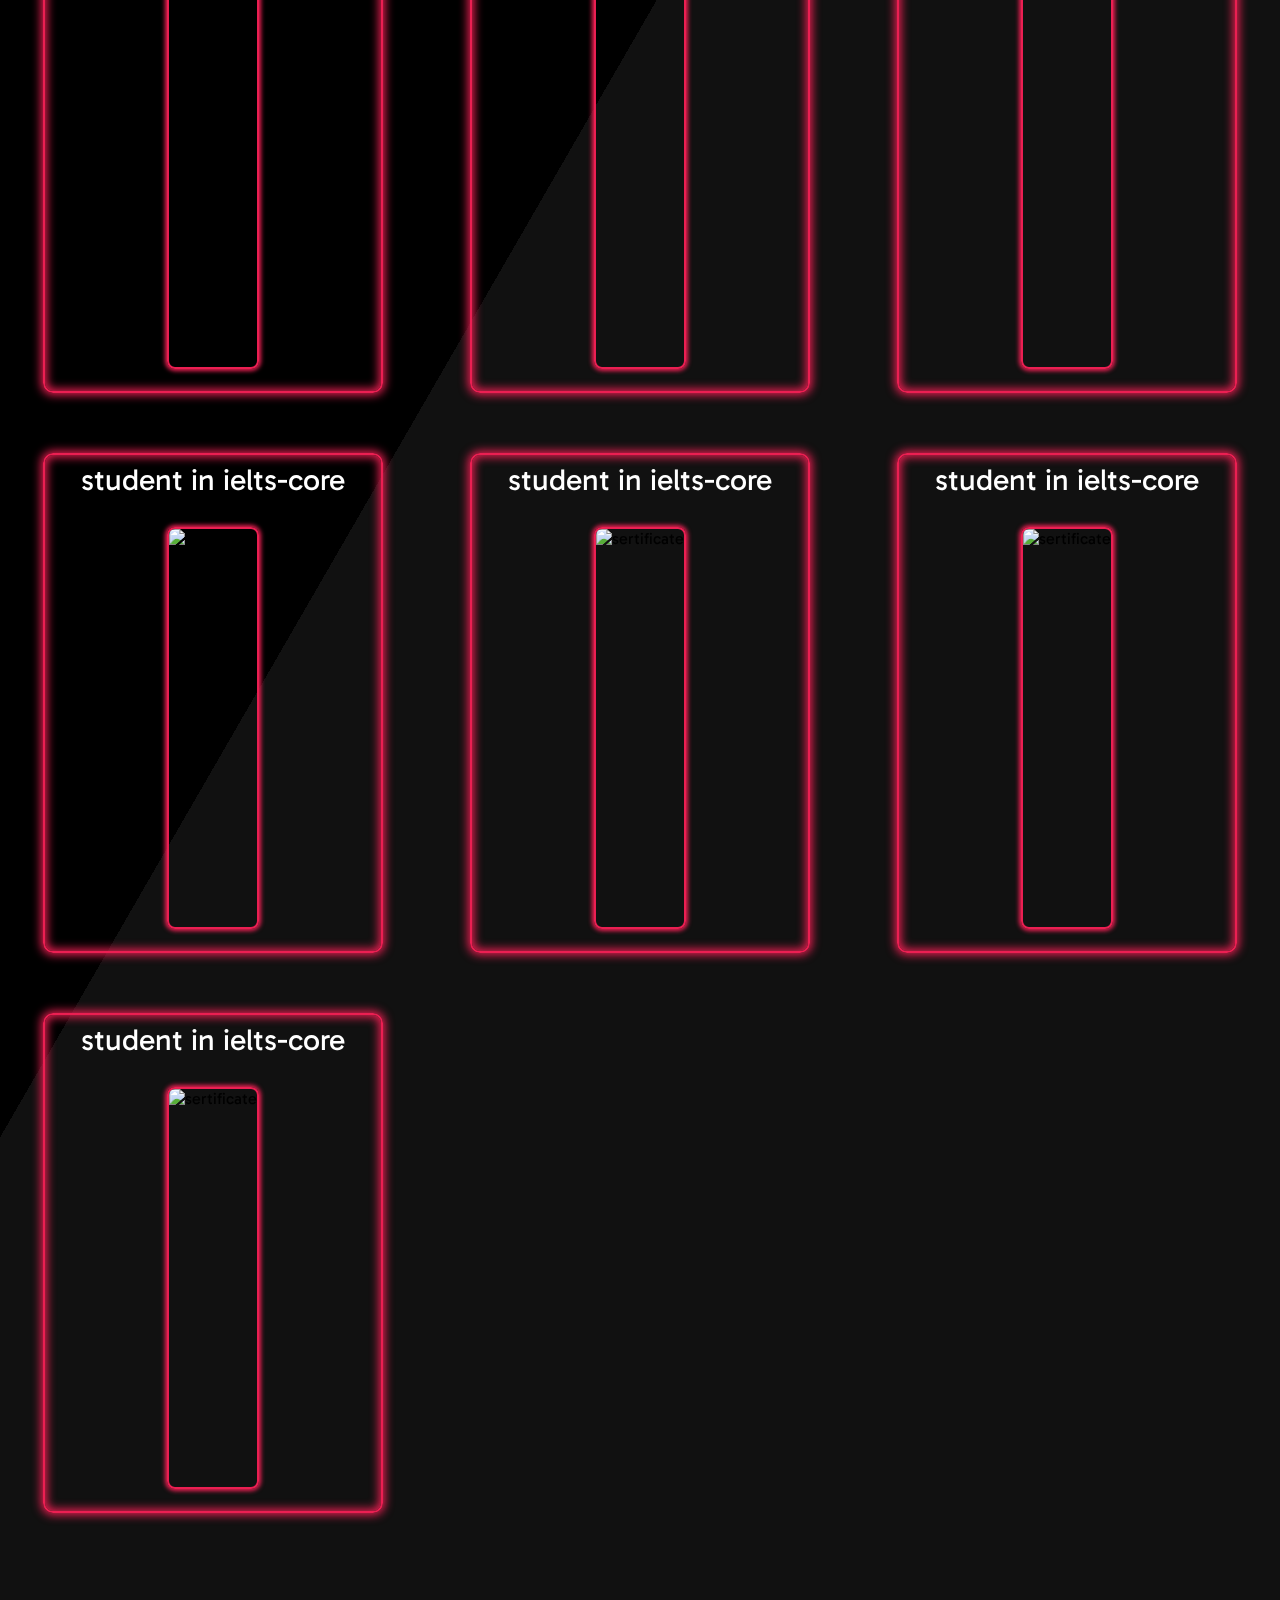
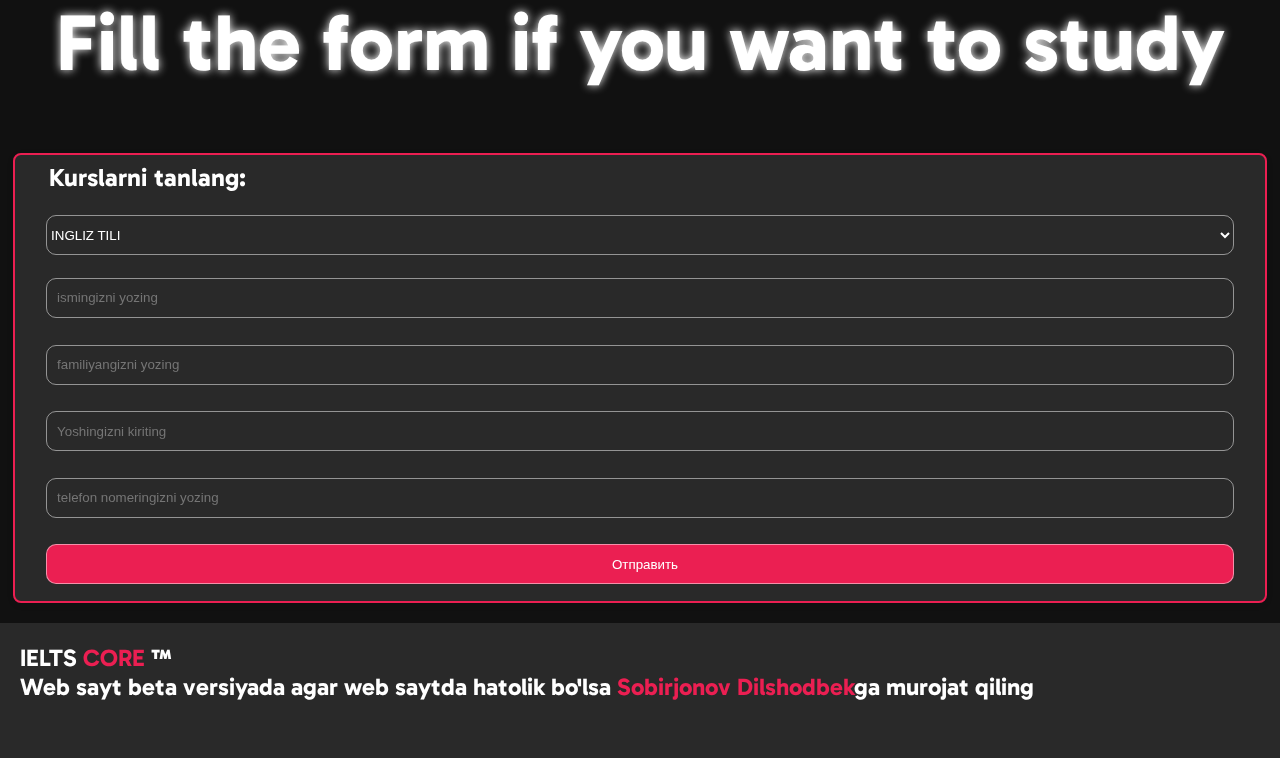
==== commit 9f6cc877: "Add files via upload" ====
--- a/index.html
+++ b/index.html
@@ -4,10 +4,7 @@
 <head>
     <meta charset="UTF-8">
     <meta name="viewport" content="width=device-width, initial-scale=1.0">
-    <title>IELTS Core</title>
-     <meta name="description" content="Ielts core web saytiga xush kelibsiz | O'quv markaz mingbuloq tumanida joylashgan va hozircha beta versiyada ishlap turipti">
-    <script async src="https://pagead2.googlesyndication.com/pagead/js/adsbygoogle.js?client=ca-pub-5253054775561377"
-     crossorigin="anonymous"></script>
+    <title>Document</title>
     <link rel="stylesheet" href="css/style.css">
 </head>
 
@@ -36,10 +33,11 @@
                     </div>
                 </div>
                 <div class="showlink">
-                    <h1><a href="#main-menu">Asosiy</a></h1>
-                    <h1><a href="#course">Kurslar</a></h1>
-                    <h1><a href="#second-section-card">Oqituvchilar</a></h1>
-                    <h1><a href="#form">Kursga yozilish</a></h1>
+                    <h1 onclick="scrollToSection('main-menu')">Asosiy</h1>
+                    <h1 onclick="scrollToSection('course')">Kurslar</h1>
+                    <h1 onclick="scrollToSection('second-section-card')">Oqituvchilar</h1>
+                    <h1 onclick="scrollToSection('second-section-sertificates')">Natijalar</h1>
+                    <h1 onclick="scrollToSection('form')">Kursga yozilish</h1>
                 </div>
             </div>
             <div class="second-section">
@@ -47,32 +45,38 @@
                     <h1>we teach</h1>
                 </div>
                 <div class="second-section-card" id="course">
-                    <div class="cards">
+                    <div class="cards" onclick="scrollToFormAndSelectOption('INGLIZ TILI')">
                         <h1>INGLIZ TILI</h1>
                     </div>
-                    <div class="cards">
+                    <div class="cards" onclick="scrollToFormAndSelectOption('TARIX')">
                         <h1>TARIX</h1>
                     </div>
-                    <div class="cards">
+                    <div class="cards" onclick="scrollToFormAndSelectOption('ONA TILI')">
                         <h1>ONA TILI</h1>
                     </div>
-                    <div class="cards">
+                    <div class="cards" onclick="scrollToFormAndSelectOption('RUS TILI')">
                         <h1>RUS TILI</h1>
                     </div>
-                    <div class="cards">
+                    <div class="cards" onclick="scrollToFormAndSelectOption('NEMIS TILI')">
                         <h1>NEMIS TILI</h1>
                     </div>
-                    <div class="cards">
+                    <div class="cards" onclick="scrollToFormAndSelectOption('KOREYS TILI')">
                         <h1>KOREYS TILI</h1>
                     </div>
-                    <div class="cards">
+                    <div class="cards" onclick="scrollToFormAndSelectOption('MENTAL ARIFMETIKA')">
                         <h1>MENTAL ARIFMETIKA</h1>
                     </div>
                 </div>
-                <div class="second-section-text">
+                <div class="second-section-text" onclick="scrollToFormAndSelectOption('INGLIZ TILI')">
                     <h1>Our teachers</h1>
                 </div>
                 <div class="second-section-card" id="second-section-card">
+                    <!-- cards will render by js -->
+                </div>
+                <div class="second-section-text">
+                    <h1 class="l-text">Results</h1>
+                </div>
+                <div class="second-section-card" id="second-section-sertificates">
                     <!-- cards will render by js -->
                 </div>
                 <div class="second-section-text">
@@ -110,6 +114,8 @@
     <script src="js/email.js"></script>
     <script src="js/script.js"></script>
     <script src="js/anim.js"></script>
+    <script src="js/sertificates.js"></script>
+    <script src="js/teachers.js"></script>
     <script type="module" src="https://unpkg.com/ionicons@7.1.0/dist/ionicons/ionicons.esm.js"></script>
     <script nomodule src="https://unpkg.com/ionicons@7.1.0/dist/ionicons/ionicons.js"></script>
     <script src="https://unpkg.com/typed.js@2.0.16/dist/typed.umd.js"></script>
@@ -117,4 +123,4 @@
     <script src="js/type.js"></script>
 </body>
 
-</html>
+</html>--- a/css/style.css
+++ b/css/style.css
@@ -1,30 +1,31 @@
 @import url('https://fonts.googleapis.com/css2?family=Gabarito&display=swap');
 
-*{
-  margin: 0;
-  padding: 0;
-  box-sizing: border-box;
+* {
+    margin: 0;
+    padding: 0;
+    box-sizing: border-box;
 }
 
 :root {
-  --index: calc(1vw + 1vh);
-  --color-header: #f4efec;
-  --color-text: #cdc6c3;
-  --gallery-gap: calc(var(--index) * 7.5);
-  --stripes-size: 110px;
+    --index: calc(1vw + 1vh);
+    --color-header: #f4efec;
+    --color-text: #cdc6c3;
+    --gallery-gap: calc(var(--index) * 7.5);
+    --stripes-size: 110px;
+    --main-color: rgba(235, 31, 82, 1);
 }
 
 ::-webkit-scrollbar {
-  width: 0px;
+    width: 0px;
 }
 
 body {
-  width: 100vw;
-  min-height: 100vh;
-  font-family: 'Gabarito', sans-serif;
-  overflow-x: hidden;
-  scroll-behavior: smooth !important;
-  background: #000;
+    width: 100vw;
+    min-height: 100vh;
+    font-family: 'Gabarito', sans-serif;
+    overflow-x: hidden;
+    scroll-behavior: smooth !important;
+    background: #000;
 }
 
 canvas {
@@ -35,11 +36,11 @@
 }
 
 .anim {
-  width: 100vw;
-  min-height: 100vh;
-  position: absolute;
-  left: 0;
-  top: 0;
+    width: 100vw;
+    min-height: 100vh;
+    position: absolute;
+    left: 0;
+    top: 0;
 }
 
 /*.anim {
@@ -68,353 +69,355 @@
 */
 
 @keyframes animateStripes {
-  0% {
-    transform: translateX(0);
-  }
-  100% {
-    transform: translateX(-110px);
-  }
+    0% {
+        transform: translateX(0);
+    }
+
+    100% {
+        transform: translateX(-110px);
+    }
 }
 
 .body-active {
-  width: 100vw;
-  height: 100vh;
-  overflow: hidden !important;
+    width: 100vw;
+    height: 100vh;
+    overflow: hidden !important;
 }
 
 .cover {
-  width: 100vw;
-  min-height: 100vh;
-  position: absolute;
-  left: 0;
-  top: 0;
-  display: flex;
-  flex-direction: column;
-  align-items: center;
-  justify-content: flex-start;
+    width: 100vw;
+    min-height: 100vh;
+    position: absolute;
+    left: 0;
+    top: 0;
+    display: flex;
+    flex-direction: column;
+    align-items: center;
+    justify-content: flex-start;
 }
 
 .main-menu {
-  width: 100vw;
-  height: 100vh;
-  display: flex;
-  flex-direction: column;
-}
-
-.main-menu *{
-  user-select: none;
+    width: 100vw;
+    height: 100vh;
+    display: flex;
+    flex-direction: column;
+}
+
+.main-menu * {
+    user-select: none;
 }
 
 .nav {
-  position: fixed !important;
-  top: 0px;
-  width: 100vw;
-  height: 100px;
-  backdrop-filter: blur(10px);
-  background: rgba(255, 255, 255, .1);
-  display: flex;
-  justify-content: space-between;
-  z-index: 10;
+    position: fixed !important;
+    top: 0px;
+    width: 100vw;
+    height: 100px;
+    backdrop-filter: blur(10px);
+    background: rgba(255, 255, 255, .1);
+    display: flex;
+    justify-content: space-between;
+    z-index: 10;
 }
 
 .logo {
-  min-width: 20%;
-  height: 100%;
-  display: flex;
-  justify-content: center;
-  align-items: center;
-  position: relative;
-}
-
-.logo > h1 {
-  margin-left: 100px;
-  color: #fff;
-  font-size: 40px;
+    min-width: 20%;
+    height: 100%;
+    display: flex;
+    justify-content: center;
+    align-items: center;
+    position: relative;
+}
+
+.logo>h1 {
+    margin-left: 100px;
+    color: #fff;
+    font-size: 40px;
 }
 
 .links {
-  width: 10%;
-  height: 100%;
-  display: flex;
-  justify-content: center;
-  align-items: center;
-}
-
-.links > ion-icon {
-  font-size: 50px;
-  transition: all .3s;
-  z-index: 10000;
-  color: #fff;
-  transition: all .5s;
-}
-
-.links > ion-icon:hover {
-  color: rgba(235, 31, 82, 1.0);
+    width: 10%;
+    height: 100%;
+    display: flex;
+    justify-content: center;
+    align-items: center;
+}
+
+.links>ion-icon {
+    font-size: 50px;
+    transition: all .3s;
+    z-index: 10000;
+    color: #fff;
+    transition: all .5s;
+}
+
+.links>ion-icon:hover {
+    color: var(--main-color);
 }
 
 .toggle-active {
-  transform: rotate(180deg);
+    transform: rotate(180deg);
 }
 
 .showlink {
-  position: fixed;
-  left: 50%;
-  top: 50%;
-  transform: translate(-50%, -40%);
-  z-index: 100000000;
-  backdrop-filter: blur(15px);
-  display: flex;
-  justify-content: center;
-  align-items: center;
-  flex-direction: column;
-  opacity: 0;
-  transition: all .3s;
-  width: 0;
-  height: 0;
-  overflow: hidden;
-  border-radius: 20px;
-  border: 1px solid rgba(235, 31, 82, 1.0);
-  background: rgba(0, 0, 0, .1);
-}
-
-.showlink > h1 > a {
-  color: #fff;
-  margin: 20px;
-  cursor: pointer;
-  text-shadow: 0px 0px 5px #000;
-  text-decoration: none;
-}
-
-.showlink > h1 > a:hover {
-  color: rgba(235, 31, 82, 1.0);
-  text-shadow: 0px 0px 10px rgba(235, 31, 82, 1.0);
+    position: fixed;
+    left: 50%;
+    top: 50%;
+    transform: translate(-50%, -40%);
+    z-index: 100000000;
+    backdrop-filter: blur(15px);
+    display: flex;
+    justify-content: center;
+    align-items: center;
+    flex-direction: column;
+    opacity: 0;
+    transition: all .3s;
+    width: 0;
+    height: 0;
+    overflow: hidden;
+    border-radius: 20px;
+    border: 1px solid var(--main-color);
+    background: rgba(0, 0, 0, .1);
+}
+
+.showlink>h1 {
+    color: #fff;
+    margin: 20px;
+    cursor: pointer;
+    text-shadow: 0px 0px 5px #000;
+    text-decoration: none;
+}
+
+.showlink>h1:hover {
+    color: var(--main-color);
+    text-shadow: 0px 0px 10px var(--main-color);
 }
 
 .showlink-active {
-  opacity: 1;
-  width: 60%;
-  height: 60vh;
-}
-
-.logo-circle {  
-  position: absolute;
-  width: 40px;
-  aspect-ratio: 1/1;
-  background: rgba(235, 31, 82, .3);
-  display: flex;
-  justify-content: center;
-  align-items: center;
-  border-radius: 50%;
-  margin-right: 10px;
-  transform: translateX(-80px);
-  animation: logo-circle 1.2s ease-out infinite;
-}
-
-@keyframes logo-circle {
-  0%{
-    width: 20px;
-    aspect-ratio: 1/1;    
-  }
-  100%{
+    opacity: 1;
+    width: 60%;
+    height: 60vh;
+}
+
+.logo-circle {
+    position: absolute;
     width: 40px;
     aspect-ratio: 1/1;
-  }
-}
-
-.logo-circle > .static-circle {
-  width: 20px;
-  aspect-ratio: 1/1;  
-  background: rgba(235, 31, 82, 1);
-  border-radius: inherit;
+    background: rgba(235, 31, 82, .3);
+    display: flex;
+    justify-content: center;
+    align-items: center;
+    border-radius: 50%;
+    margin-right: 10px;
+    transform: translateX(-80px);
+    animation: logo-circle 1.2s ease-out infinite;
+}
+
+@keyframes logo-circle {
+    0% {
+        width: 20px;
+        aspect-ratio: 1/1;
+    }
+
+    100% {
+        width: 40px;
+        aspect-ratio: 1/1;
+    }
+}
+
+.logo-circle>.static-circle {
+    width: 20px;
+    aspect-ratio: 1/1;
+    background: var(--main-color);
+    border-radius: inherit;
 }
 
 .logo-img {
-  width: 500px;
-  height: 500px;
+    width: 500px;
+    height: 500px;
 }
 
 .main-menu {
-  height: 100vh;
-  display: flex;
-  justify-content: center;
-  align-items: center;
+    height: 100vh;
+    display: flex;
+    justify-content: center;
+    align-items: center;
 }
 
 .main-menu-text {
-  width: 80%;
-  height: 50%;
-  display: flex;
-  flex-direction: column;
-  justify-content: center;
+    width: 80%;
+    height: 50%;
+    display: flex;
+    flex-direction: column;
+    justify-content: center;
 }
 
 .logo-text-h1,
 .logo-text-p {
-  width: 100%;
-  display: flex;
-  justify-content: center;
-  align-items: center;
+    width: 100%;
+    display: flex;
+    justify-content: center;
+    align-items: center;
 }
 
 .logo-text-h1 {
-  height: 70%;
-  align-items: flex-end;
+    height: 70%;
+    align-items: flex-end;
 }
 
 .logo-text-p {
-  height: 30%;
-  align-items: flex-start;
-}
-
-.main-menu-text > [class*="logo-text"] > h1,
-.main-menu-text > [class*="logo-text"] > h2 {
-  color: #fff;
-  text-shadow: 0px 0px 20px #fff;
-  font-family: 'Gabarito', sans-serif;
-  font-size: 250px;
-}
-
-.main-menu-text > [class*="logo-text"] > h2 {
-  font-size: 40px;
-  text-align: center;
-}
-
-.main-header > h1 > span {
-/*         0px 0px 20px rgba(235, 31, 82, 1);*/
+    height: 30%;
+    align-items: flex-start;
+}
+
+.main-menu-text>[class*="logo-text"]>h1,
+.main-menu-text>[class*="logo-text"]>h2 {
+    color: #fff;
+    text-shadow: 0px 0px 20px #fff;
+    font-family: 'Gabarito', sans-serif;
+    font-size: 250px;
+}
+
+.main-menu-text>[class*="logo-text"]>h2 {
+    font-size: 40px;
+    text-align: center;
+}
+
+.main-header>h1>span {
+    /*         0px 0px 20px var(--main-color);*/
 }
 
 
 .second-section {
-  width: 100vw;
-  min-height: 100vh;
-  display: flex;
-  flex-direction: column;
-  align-items: center;
-  justify-content: flex-start;
-  background: linear-gradient(120deg, #000 50%, #111 50%);
+    width: 100vw;
+    min-height: 100vh;
+    display: flex;
+    flex-direction: column;
+    align-items: center;
+    justify-content: flex-start;
+    background: linear-gradient(120deg, #000 50%, #111 50%);
 }
 
 .second-section-text {
-  width: 100%;
-  height: 200px;
-  display: flex;
-  justify-content: center;
-  align-items: center;
-}
-
-.second-section-text > h1 {
-  font-size: 80px;
-  color: #fff;
-  text-shadow: 0px 0px 10px #fff;
+    width: 100%;
+    height: 200px;
+    display: flex;
+    justify-content: center;
+    align-items: center;
+}
+
+.second-section-text>h1 {
+    font-size: 80px;
+    color: #fff;
+    text-shadow: 0px 0px 10px #fff;
 }
 
 .second-section-card {
-  width: 100vw;
-  min-height: 100px;
-  display: flex;
-  justify-content: center;
-  align-items: flex-start;
-  flex-wrap: wrap;
+    width: 100vw;
+    min-height: 100px;
+    display: flex;
+    justify-content: center;
+    align-items: flex-start;
+    flex-wrap: wrap;
 }
 
 .cards {
-  flex: calc(100% / 5);
-  min-width: 350px;
-  height: 200px;
-  background: rgba(255, 255, 255, .1);
-  backdrop-filter: blur(10px);
-  display: flex;
-  justify-content: center;
-  align-items: center;
-  color: #fff;
-  margin: 20px;
-  border-radius: 20px;
-  border: 2px solid #fff;
-  box-shadow: 0px 0px 10px #fff;
-  transition: all .3s;
-  cursor: pointer;
+    flex: calc(100% / 5);
+    min-width: 350px;
+    height: 200px;
+    background: rgba(255, 255, 255, .1);
+    backdrop-filter: blur(10px);
+    display: flex;
+    justify-content: center;
+    align-items: center;
+    color: #fff;
+    margin: 20px;
+    border-radius: 20px;
+    border: 2px solid #fff;
+    box-shadow: 0px 0px 10px #fff;
+    transition: all .3s;
+    cursor: pointer;
 }
 
 .cards:hover {
-  border-radius: 20px;
-  border: 2px solid rgba(235, 31, 82, 1);
-  box-shadow: 0px 0px 20px rgba(235, 31, 82, 1),
-              0px 0px 20px rgba(235, 31, 82, 1) inset;
-  color: rgba(235, 31, 82, 1);
+    border-radius: 20px;
+    border: 2px solid var(--main-color);
+    box-shadow: 0px 0px 20px var(--main-color),
+        0px 0px 20px var(--main-color) inset;
+    color: var(--main-color);
 }
 
 
 
 .card-container {
-  background: rgba(255, 255, 255, .1);
-  backdrop-filter: blur(10px);
-  border-radius: 10px;
-  box-shadow: 0px 10px 20px -10px rgba(0,0,0,0.75);
-  color: #B3B8CD;
-  padding-top: 30px;
-  position: relative;
-  flex: calc(100% / 5);
-  min-width: 250px;
-  max-width: 100%;
-  text-align: center;
-  margin: 20px;
-  border: 1px solid rgba(235, 31, 82, 1);
-  overflow: hidden;
-  transition: all .1s;
-  cursor: pointer;
+    background: rgba(255, 255, 255, .1);
+    backdrop-filter: blur(10px);
+    border-radius: 10px;
+    box-shadow: 0px 10px 20px -10px rgba(0, 0, 0, 0.75);
+    color: #B3B8CD;
+    padding-top: 30px;
+    position: relative;
+    flex: calc(100% / 5);
+    min-width: 250px;
+    max-width: 100%;
+    text-align: center;
+    margin: 20px;
+    border: 1px solid var(--main-color);
+    overflow: hidden;
+    transition: all .1s;
+    cursor: pointer;
 }
 
 .card-container:hover {
-  box-shadow: 0px 0px 20px rgba(235, 31, 82, 1),
-              0px 0px 10px rgba(235, 31, 82, 1) inset;
+    box-shadow: 0px 0px 20px var(--main-color),
+        0px 0px 10px var(--main-color) inset;
 }
 
 .card-container .pro {
-  color: #231E39;
-  background-color: rgba(235, 31, 82, 1);
-  border-radius: 3px;
-  font-size: 14px;
-  font-weight: bold;
-  padding: 3px 7px;
-  position: absolute;
-  top: 30px;
-  left: 30px;
+    color: #231E39;
+    background-color: var(--main-color);
+    border-radius: 3px;
+    font-size: 14px;
+    font-weight: bold;
+    padding: 3px 7px;
+    position: absolute;
+    top: 30px;
+    left: 30px;
 }
 
 .card-container .round {
-  border: 2px solid rgba(235, 31, 82, 1);
-  border-radius: 50%;
-  padding: 7px;
+    border: 2px solid var(--main-color);
+    border-radius: 50%;
+    padding: 7px;
 }
 
 .skills {
-  text-align: left;  
-  padding: 15px;
-  margin-top: 30px;
-  min-height: 100px;
-  max-height: 200px;
+    text-align: left;
+    padding: 15px;
+    margin-top: 30px;
+    min-height: 100px;
+    max-height: 200px;
 }
 
 .skills ul {
-  list-style-type: none;
-  margin: 0;
-  padding: 0;
+    list-style-type: none;
+    margin: 0;
+    padding: 0;
 }
 
 .skills ul li {
-  border: 1px solid #2D2747;
-  border-radius: 2px;
-  display: inline-block;
-  font-size: 12px;
-  margin: 0 7px 7px 0;
-  padding: 7px;
-  transition: all .33s;
-  cursor: pointer;
-  margin: 5px;
+    border: 1px solid #2D2747;
+    border-radius: 2px;
+    display: inline-block;
+    font-size: 12px;
+    margin: 0 7px 7px 0;
+    padding: 7px;
+    transition: all .33s;
+    cursor: pointer;
+    margin: 5px;
 }
 
 .skills ul li:hover {
-  border-color: rgba(235, 31, 82, 1);
+    border-color: var(--main-color);
 }
 
 
@@ -423,256 +426,362 @@
 
 
 form {
-  width: 98vw;
-  min-height: 450px;
-  background: rgba(255, 255, 255, .1);
-  backdrop-filter: blur(10px);
-  border-radius: 8px;
-  box-shadow: 0 2px 6px rgba(0, 0, 0, 0.1);
-  display: flex;
-  flex-direction: column;
-  justify-content: space-evenly;
-  align-items: center;
-  border: 2px solid rgba(235, 31, 82, 1);
-  margin: 10px;
-}
-
-form > *{
-  color: #fff;
-}
-
-form > h1 {
-  margin-bottom: 10px;
-  align-items: center;
-  margin-left: 5px;
-  font-size: 25px;
-  width: 95%;
+    width: 98vw;
+    min-height: 450px;
+    background: rgba(255, 255, 255, .1);
+    backdrop-filter: blur(10px);
+    border-radius: 8px;
+    box-shadow: 0 2px 6px rgba(0, 0, 0, 0.1);
+    display: flex;
+    flex-direction: column;
+    justify-content: space-evenly;
+    align-items: center;
+    border: 2px solid var(--main-color);
+    margin: 10px;
+}
+
+form>* {
+    color: #fff;
+}
+
+form>h1 {
+    margin-bottom: 10px;
+    align-items: center;
+    margin-left: 5px;
+    font-size: 25px;
+    width: 95%;
 }
 
 select {
-  background: none;
-  height: 40px;
-  border-radius: 10px;
-  border: 1px solid rgba(255, 255, 255, .5);
-  width: 95%;
-  margin-bottom: 6px;
-  margin-top: 6px;
-}
-
-select > option {
-  color: #fff !important;
-  background: rgba(0, 0, 0, .5);
-  border-radius: 5px;
-}
-
-form > input,
-form > button {
-  background: none;
-  outline: none;
-  border: 1px solid rgba(255, 255, 255, .5);
-  height: 40px;
-  margin: 10px;
-  border-radius: 10px;
-  width: 95%;
-  padding-left: 10px;
+    background: none;
+    height: 40px;
+    border-radius: 10px;
+    border: 1px solid rgba(255, 255, 255, .5);
+    width: 95%;
+    margin-bottom: 6px;
+    margin-top: 6px;
+}
+
+select>option {
+    color: #fff !important;
+    background: rgba(0, 0, 0, .5);
+    border-radius: 5px;
+}
+
+form>input,
+form>button {
+    background: none;
+    outline: none;
+    border: 1px solid rgba(255, 255, 255, .5);
+    height: 40px;
+    margin: 10px;
+    border-radius: 10px;
+    width: 95%;
+    padding-left: 10px;
 }
 
 button {
-    background-color: rgba(235, 31, 82, 1) !important;
+    background-color: var(--main-color) !important;
     color: #fff;
     border: none;
     border-radius: 4px;
     cursor: pointer;
     height: 30px;
 }
+
 button:hover {
     background-color: #0056b3;
 }
 
+#second-section-sertificates {
+    justify-content: flex-start;
+}
+
+.sertificate {
+    flex: calc(100% / 6 + 200px);
+    max-width: calc(100% / 3);
+    height: 540px;
+    display: flex;
+    justify-content: center;
+    align-items: center;
+    border-radius: 10px;
+    overflow: hidden;
+    cursor: pointer;
+    padding: 20px;
+    margin-top: 10px;
+    margin-bottom: 10px;
+}
+
+.sertificate-wrapper {
+    min-width: 340px;
+    height: 500px;
+    display: flex;
+    flex-direction: column;
+    margin: 20px;
+    border-radius: 10px;
+    overflow: hidden;
+    border: 2px solid var(--main-color);
+    box-shadow: 0px 0px 10px 2px var(--main-color),
+        0px 0px 10px 2px var(--main-color) inset;
+}
+
+.sertificate-wrapper:hover {
+    box-shadow: 0px 0px 10px 4px var(--main-color),
+        0px 0px 10px 4px var(--main-color) inset;
+}
+
+.sertificate-text {
+    height: 10%;
+    display: flex;
+    justify-content: center;
+    align-items: center;
+    font-size: 30px;
+    color: #fff;
+}
+
+.sertificate-img {
+    height: 90%;
+    display: flex;
+    justify-content: center;
+    align-items: center;
+}
+
+.sertificate-img>img {
+    height: 90%;
+    border-radius: 8px;
+    border: 2px solid var(--main-color);
+    box-shadow: 0px 0px 4px 2px var(--main-color);
+}
+
+
 .footer {
-  width: 100vw;
-  min-height: 15vh;
-  background: rgba(255, 255, 255, .1);
-  backdrop-filter: blur(10px);
-  display: flex;
-  flex-direction:column;
-  padding: 20px; 
-  margin-top: 10px;
-/*  border-top-left-radius: 30px;*/
-/*  border-top-right-radius: 30px;*/
-}
-.footer > h2 {
-  color: #fff;
-}
-
-.footer > h2 > span {
-  color: rgba(235, 31, 82, 1.0);
-}
-
-.footer > h2 > a {
-  text-decoration: none;
-  color: rgba(235, 31, 82, 1.0);
-}
-.footer > h2 > a:hover {
-  text-shadow: 0px 0px 10px rgba(235, 31, 82, 1.0);
+    width: 100vw;
+    min-height: 15vh;
+    background: rgba(255, 255, 255, .1);
+    backdrop-filter: blur(10px);
+    display: flex;
+    flex-direction: column;
+    padding: 20px;
+    margin-top: 10px;
+    /*  border-top-left-radius: 30px;*/
+    /*  border-top-right-radius: 30px;*/
+}
+
+.footer>h2 {
+    color: #fff;
+}
+
+.footer>h2>span {
+    color: var(--main-color);
+}
+
+.footer>h2>a {
+    text-decoration: none;
+    color: var(--main-color);
+}
+
+.footer>h2>a:hover {
+    text-shadow: 0px 0px 10px var(--main-color);
 }
 
 
 @media screen and (max-width: 1480px) {
-  .cards {
-    width: 300px;
-    margin: 20px;
+    .cards {
+        width: 300px;
+        margin: 20px;
+    }
+
+    .main-title {
+        font-size: 140px !important;
+    }
+}
+
+
+@media screen and (max-width: 1360px) {
+    .main-title {
+        font-size: 150px !important;
+    }
+
+    #element {
+        font-size: 40px;
+    }
+
+    .l-text {
+        text-align: center;
+    }
+}
+
+@media screen and (max-width: 1200px) {
+  .sertificate {
+    max-width: 50%;
   }
-  .main-title {
-    font-size: 140px !important;
+}
+
+@media screen and (max-width: 1023px) {
+    .cards {
+        width: 250px;
+        margin: 15px;
+    }
+}
+
+
+@media screen and (max-width: 850px) {
+    .main-menu-text {
+        width: 90%;
+    }
+
+    .main-title {
+        font-size: 130px !important;
+    }
+
+    #element {
+        font-size: 30px;
+    }
+
+    .cards {
+        width: 350px;
+        margin: 15px;
+    }
+}
+
+
+@media screen and (max-width: 700px) {
+  .sertificate {
+    max-width: 100%;
   }
 }
 
-
-@media screen and (max-width: 1360px) {
-  .main-title {
-    font-size: 150px !important;
-  }
-  #element {
-    font-size: 40px;
-  }
-  .l-text {
-    text-align: center;
-  }
-}
-
-@media screen and (max-width: 1023px) {
-  .cards {
-    width: 250px;
-    margin: 15px;
-  }
-}
-
-
-@media screen and (max-width: 850px) {
-  .main-menu-text {
-    width: 90%;
-  }
-  .main-title {
-    font-size: 130px !important;
-  }
-  #element {
-    font-size: 30px;
-  }
-  .cards {
-    width: 350px;
-    margin: 15px;
-  }
-}
-
 @media screen and (max-width: 685px) {
-  .cards {
-    width: 200px;
-    height: 150px;
-    margin: 20px;
-  }
-  .main-title {
-    font-size: 115px !important;
-  }
+    .cards {
+        width: 200px;
+        height: 150px;
+        margin: 20px;
+    }
+
+    .main-title {
+        font-size: 115px !important;
+    }
 }
 
 @media screen and (max-width: 665px) {
-  .cards {
-    width: 200px;
-    height: 150px;
-    margin: 20px;
-  }
+    .cards {
+        width: 200px;
+        height: 150px;
+        margin: 20px;
+    }
 }
 
 
 @media screen and (max-width: 650px) {
-  .main-menu-text {
-    width: 90%;
-  }
-  .main-title {
-    font-size: 100px !important;
-  }
-  #element {
-    font-size: 30px;
-  }
-  .links {
-    width: 20%;
-  }
-  .second-section-text > h1 {
-    font-size: 70px;
-  }
-  .l-text {
-    font-size: 50px !important;
-  }
+    .main-menu-text {
+        width: 90%;
+    }
+
+    .main-title {
+        font-size: 100px !important;
+    }
+
+    #element {
+        font-size: 30px;
+    }
+
+    .links {
+        width: 20%;
+    }
+
+    .second-section-text>h1 {
+        font-size: 70px;
+    }
+
+    .l-text {
+        font-size: 50px !important;
+    }
 }
 
 @media screen and (max-width: 530px) {
-  .main-menu-text {
-    width: 99%;
-  }
-  .main-title {
-    font-size: 90px !important;
-  }
-  #element {
-    font-size: 30px;
-  }
-  .logo {
-    padding-left: 40px;
-  }
-  .logo > h1 {
-    font-size: 30px;
-    margin-left: 30px;
-  }
-  .logo-circle {
-    width: 15px;
-  }
-  .cards {
-    width: 90%;
-  }
+    .main-menu-text {
+        width: 99%;
+    }
+
+    .main-title {
+        font-size: 90px !important;
+    }
+
+    #element {
+        font-size: 30px;
+    }
+
+    .logo {
+        padding-left: 40px;
+    }
+
+    .logo>h1 {
+        font-size: 30px;
+        margin-left: 30px;
+    }
+
+    .logo-circle {
+        width: 15px;
+    }
+
+    .cards {
+        width: 90%;
+    }
 }
 
 @media screen and (max-width: 450px) {
-  .main-menu-text {
-    width: 99%;
-  }
-  .main-title {
-    font-size: 80px !important;
-  }
-  #element {
-    font-size: 20px;
-  }
-  .second-section-text > h1 {
-    font-size: 50px;
-  }
-  .cards {
-    min-width: 200px;
-  }
-  .cards > h1 {
-    font-size: 25px;
-  }
-  .showlink > h1 > a {
-    font-size: 23px;
-  }
+    .main-menu-text {
+        width: 99%;
+    }
+
+    .main-title {
+        font-size: 80px !important;
+    }
+
+    #element {
+        font-size: 20px;
+    }
+
+    .second-section-text>h1 {
+        font-size: 50px;
+    }
+
+    .cards {
+        min-width: 200px;
+    }
+
+    .cards>h1 {
+        font-size: 25px;
+    }
+
+    .showlink>h1>a {
+        font-size: 23px;
+    }
 }
 
 @media screen and (max-width: 400px) {
-  .logo {
-    padding-left: 40px;
-  }
-  .logo > h1 {
-    font-size: 25px;
-    margin-left: 10px;
-  }
-  .logo-circle {
-    width: 10px;
-  }
-  .main-title {
-    font-size: 70px !important;
-  } 
-  .l-text {
-    font-size: 30px !important;
-  }
-  .main-title {
-    font-size: 50px !important;
-  }
+    .logo {
+        padding-left: 40px;
+    }
+
+    .logo>h1 {
+        font-size: 25px;
+        margin-left: 10px;
+    }
+
+    .logo-circle {
+        width: 10px;
+    }
+
+    .main-title {
+        font-size: 70px !important;
+    }
+
+    .l-text {
+        font-size: 30px !important;
+    }
+
+    .main-title {
+        font-size: 50px !important;
+    }
 }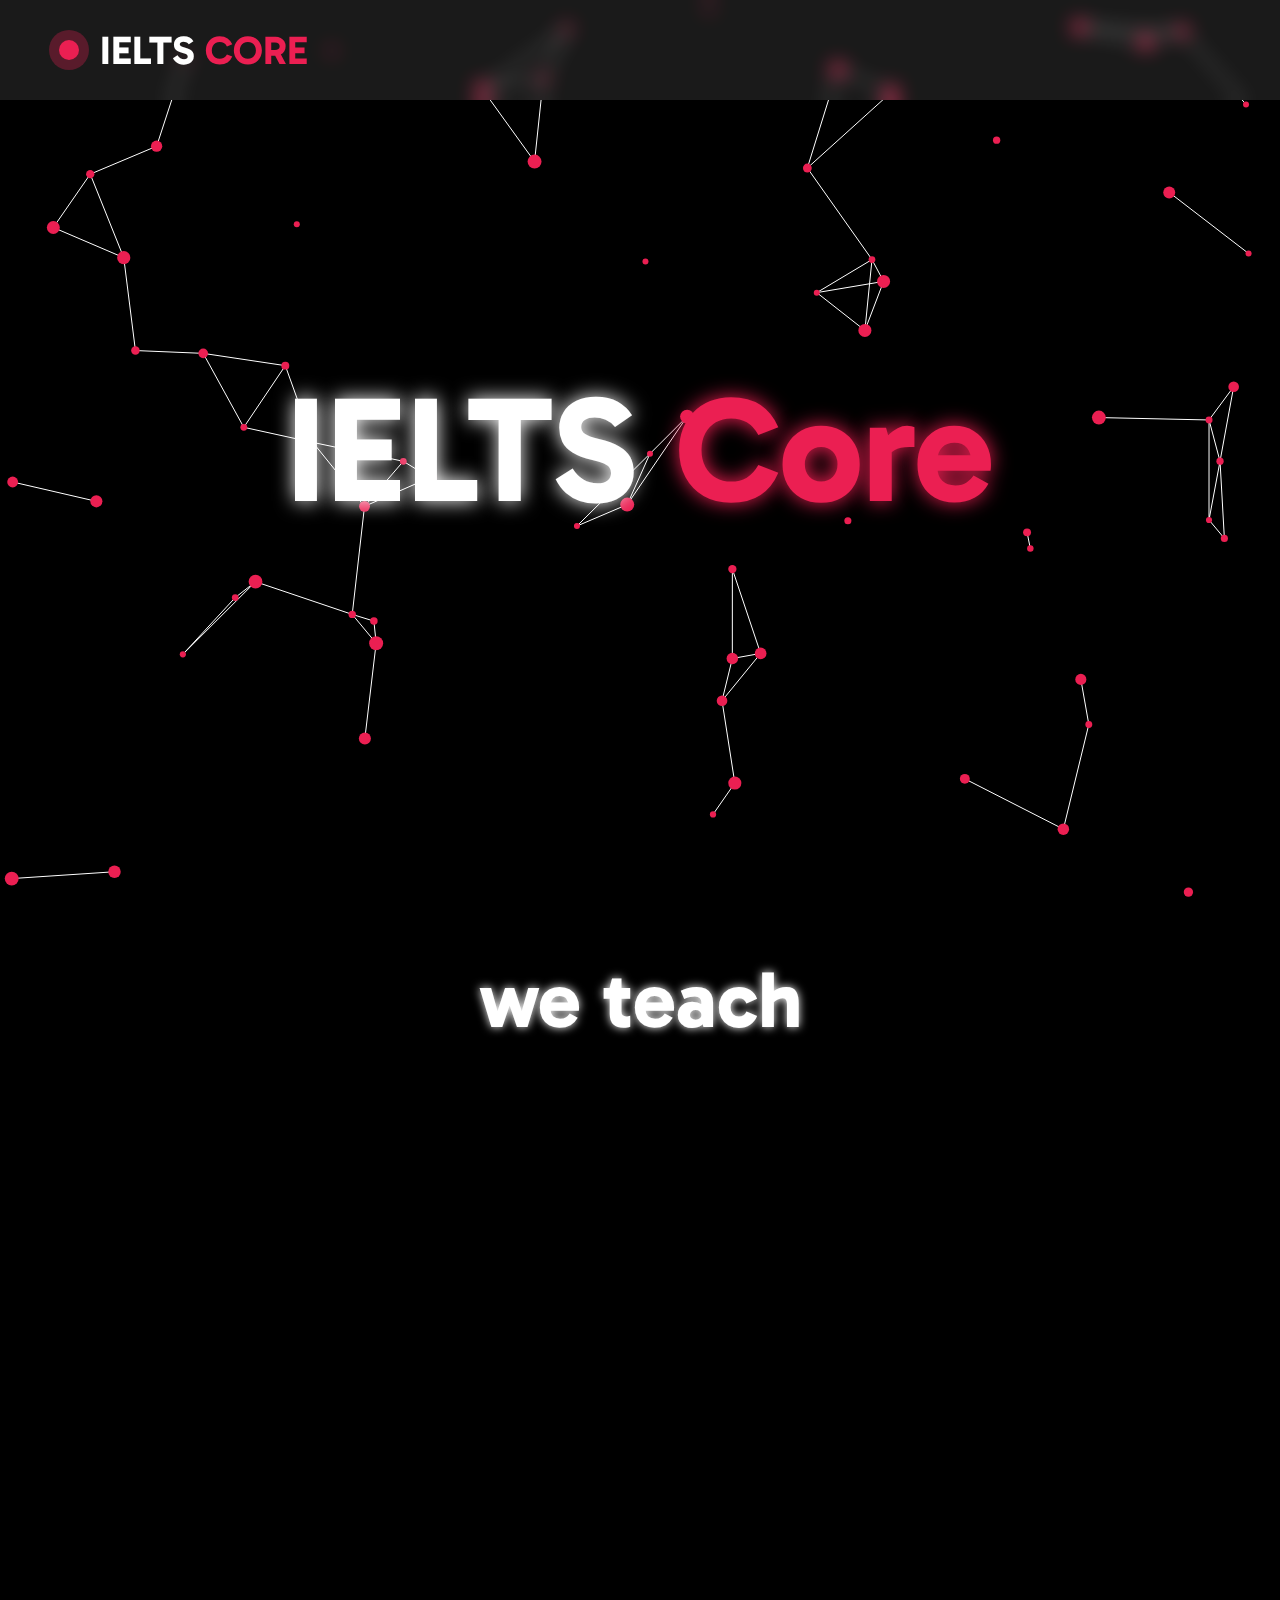
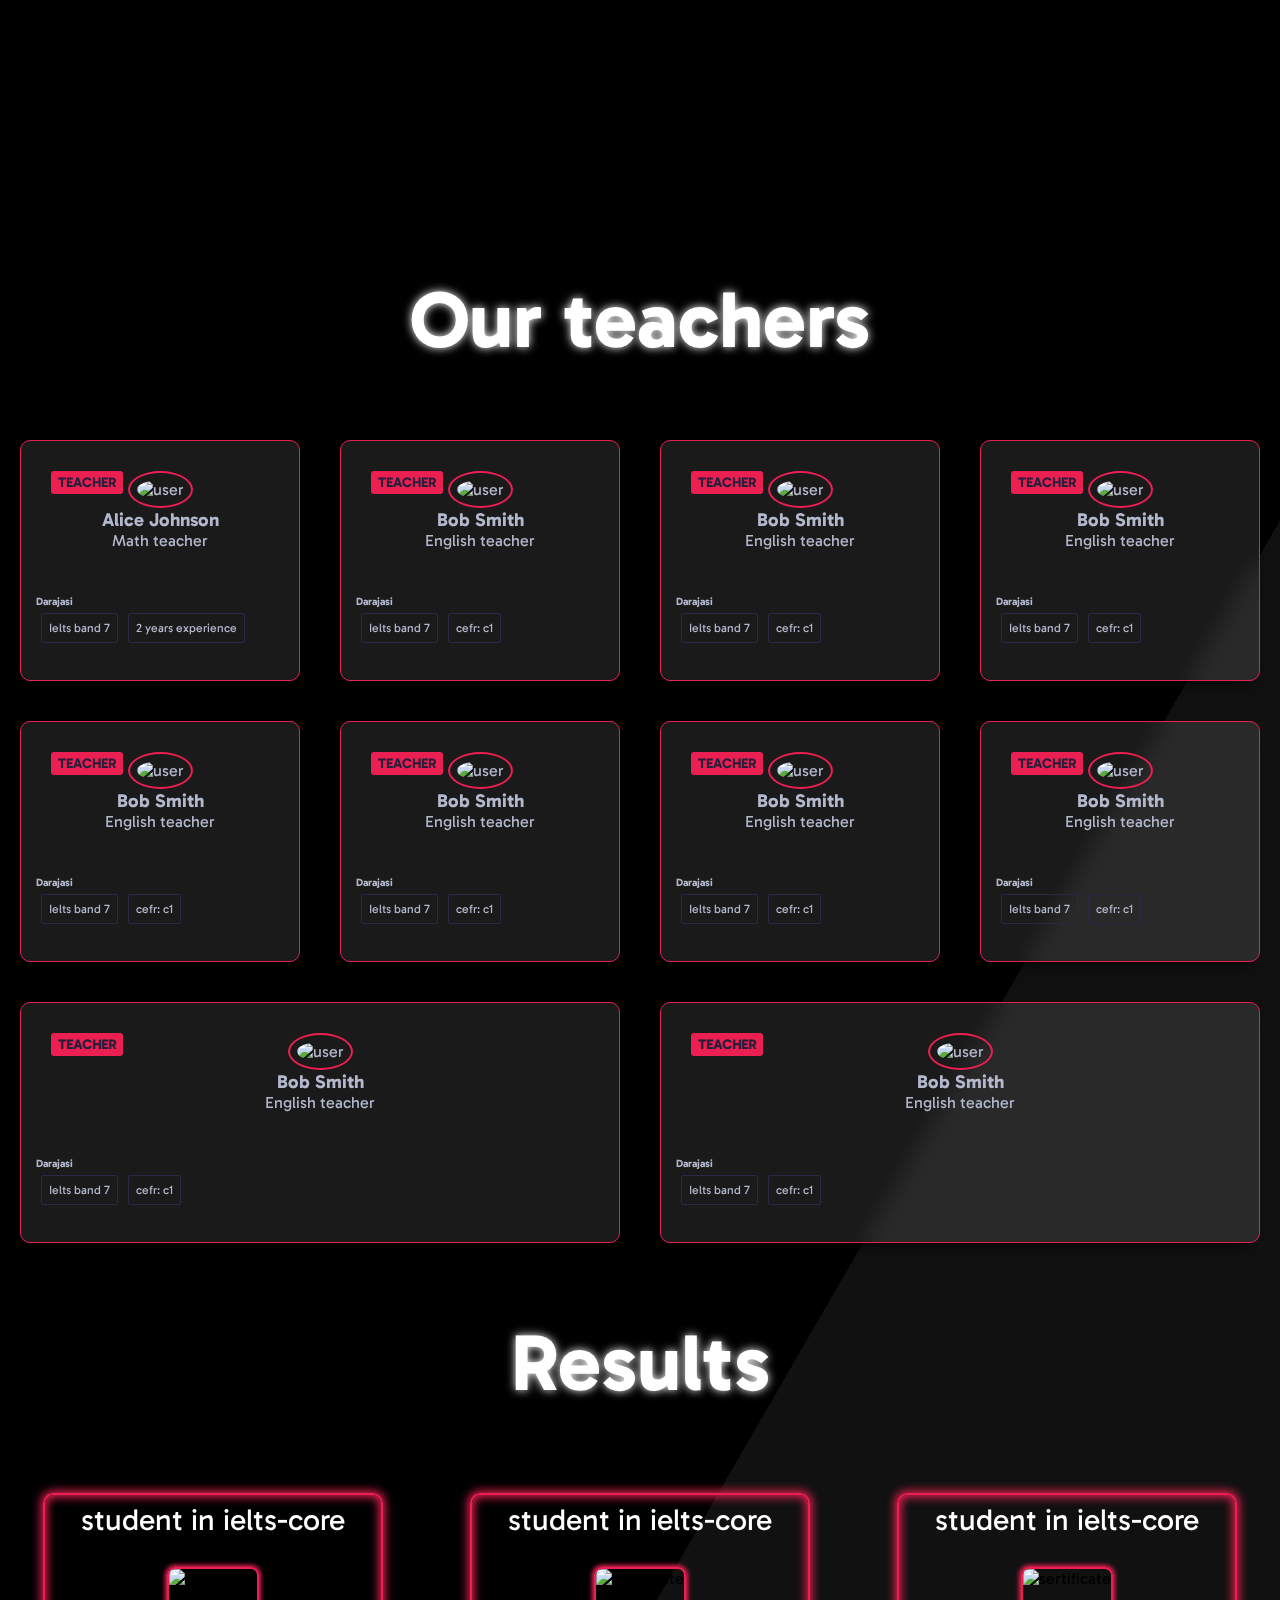
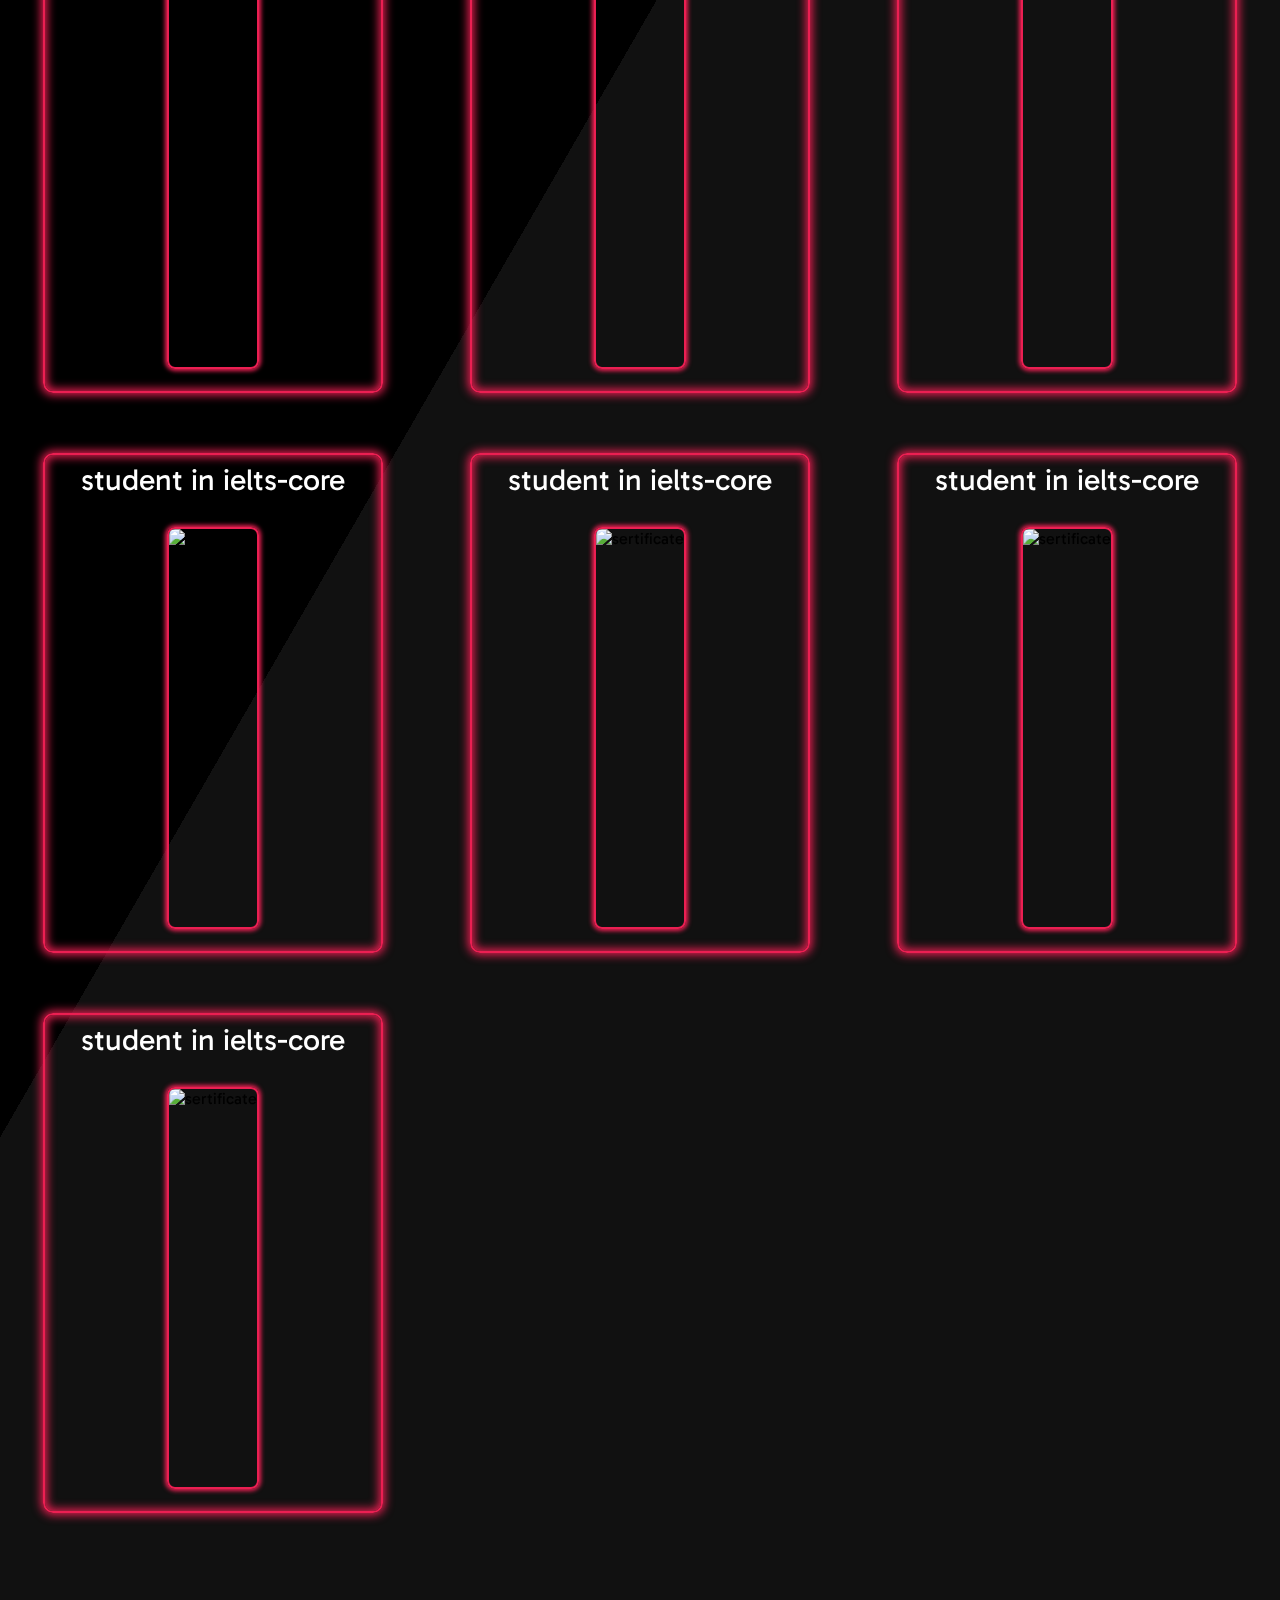
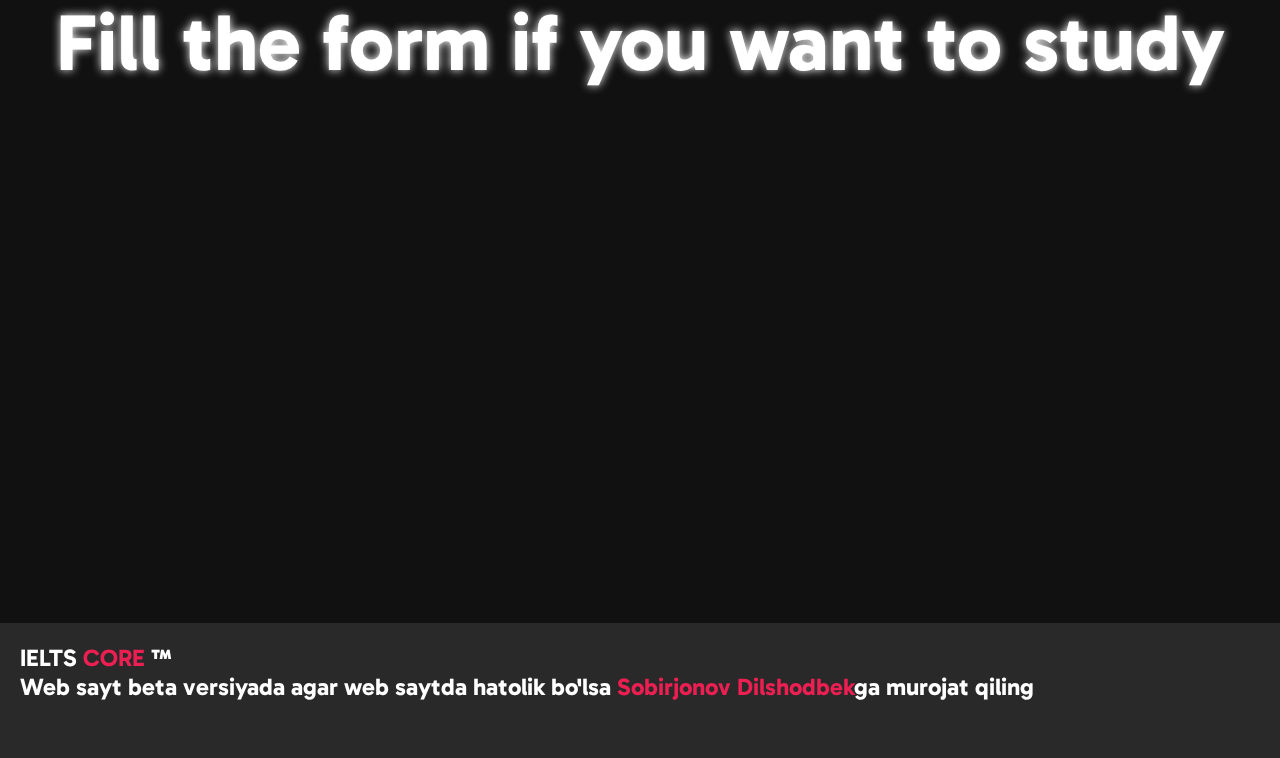
==== commit 928a258b: "Update index.html" ====
--- a/index.html
+++ b/index.html
@@ -6,6 +6,7 @@
     <meta name="viewport" content="width=device-width, initial-scale=1.0">
     <title>Document</title>
     <link rel="stylesheet" href="css/style.css">
+    <link href="https://unpkg.com/aos@2.3.1/dist/aos.css" rel="stylesheet">
 </head>
 
 <body class="body">
@@ -36,7 +37,7 @@
                     <h1 onclick="scrollToSection('main-menu')">Asosiy</h1>
                     <h1 onclick="scrollToSection('course')">Kurslar</h1>
                     <h1 onclick="scrollToSection('second-section-card')">Oqituvchilar</h1>
-                    <h1 onclick="scrollToSection('second-section-sertificates')">Natijalar</h1>
+                    <h1 onclick="scrollToSection('result')">Natijalar</h1>
                     <h1 onclick="scrollToSection('form')">Kursga yozilish</h1>
                 </div>
             </div>
@@ -45,25 +46,25 @@
                     <h1>we teach</h1>
                 </div>
                 <div class="second-section-card" id="course">
-                    <div class="cards" onclick="scrollToFormAndSelectOption('INGLIZ TILI')">
+                    <div class="cards" onclick="scrollToFormAndSelectOption('INGLIZ TILI')" data-aos="zoom-in">
                         <h1>INGLIZ TILI</h1>
                     </div>
-                    <div class="cards" onclick="scrollToFormAndSelectOption('TARIX')">
+                    <div class="cards" onclick="scrollToFormAndSelectOption('TARIX')" data-aos="zoom-in">
                         <h1>TARIX</h1>
                     </div>
-                    <div class="cards" onclick="scrollToFormAndSelectOption('ONA TILI')">
+                    <div class="cards" onclick="scrollToFormAndSelectOption('ONA TILI')" data-aos="zoom-in">
                         <h1>ONA TILI</h1>
                     </div>
-                    <div class="cards" onclick="scrollToFormAndSelectOption('RUS TILI')">
+                    <div class="cards" onclick="scrollToFormAndSelectOption('RUS TILI')" data-aos="zoom-in">
                         <h1>RUS TILI</h1>
                     </div>
-                    <div class="cards" onclick="scrollToFormAndSelectOption('NEMIS TILI')">
+                    <div class="cards" onclick="scrollToFormAndSelectOption('NEMIS TILI')" data-aos="zoom-in">
                         <h1>NEMIS TILI</h1>
                     </div>
-                    <div class="cards" onclick="scrollToFormAndSelectOption('KOREYS TILI')">
+                    <div class="cards" onclick="scrollToFormAndSelectOption('KOREYS TILI')" data-aos="zoom-in">
                         <h1>KOREYS TILI</h1>
                     </div>
-                    <div class="cards" onclick="scrollToFormAndSelectOption('MENTAL ARIFMETIKA')">
+                    <div class="cards" onclick="scrollToFormAndSelectOption('MENTAL ARIFMETIKA')" data-aos="zoom-in">
                         <h1>MENTAL ARIFMETIKA</h1>
                     </div>
                 </div>
@@ -83,7 +84,7 @@
                     <h1 class="l-text">Fill the form if you want to study</h1>
                 </div>
                 <div class="second-section-card" id="form">
-                    <form id="registrationForm" onsubmit="sendEmail(); reset(); return false;">
+                    <form id="registrationForm" onsubmit="sendEmail(); reset(); return false;" data-aos="zoom-in-up">
                         <h1 for="subjects">Kurslarni tanlang:</h1>
                         <select id="subjects" name="subjects">
                             <option value="INGLIZ TILI">INGLIZ TILI</option>
@@ -120,7 +121,11 @@
     <script nomodule src="https://unpkg.com/ionicons@7.1.0/dist/ionicons/ionicons.js"></script>
     <script src="https://unpkg.com/typed.js@2.0.16/dist/typed.umd.js"></script>
     <script src="https://unpkg.com/typed.js@2.0.16/dist/typed.umd.js"></script>
+    <script src="https://unpkg.com/aos@2.3.1/dist/aos.js"></script>
     <script src="js/type.js"></script>
+    <script>
+        AOS.init();
+    </script>
 </body>
 
-</html>+</html>
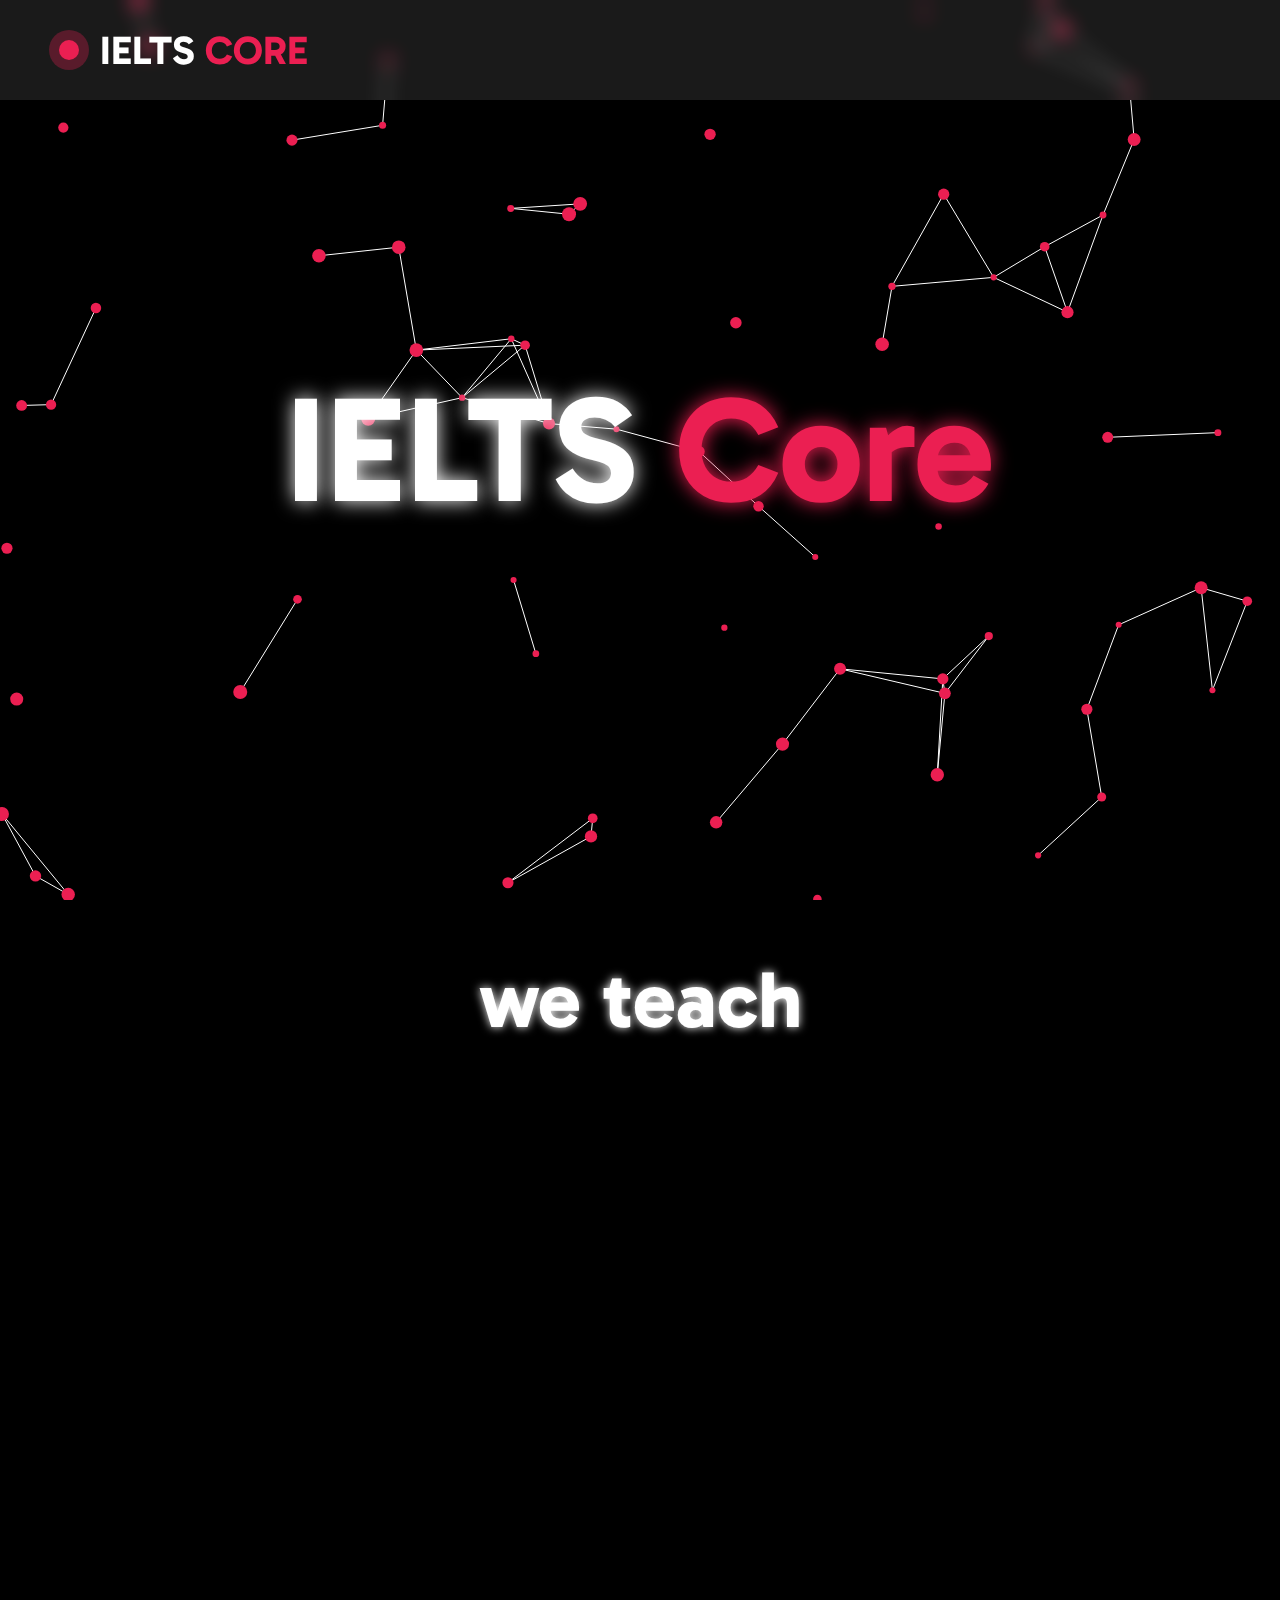
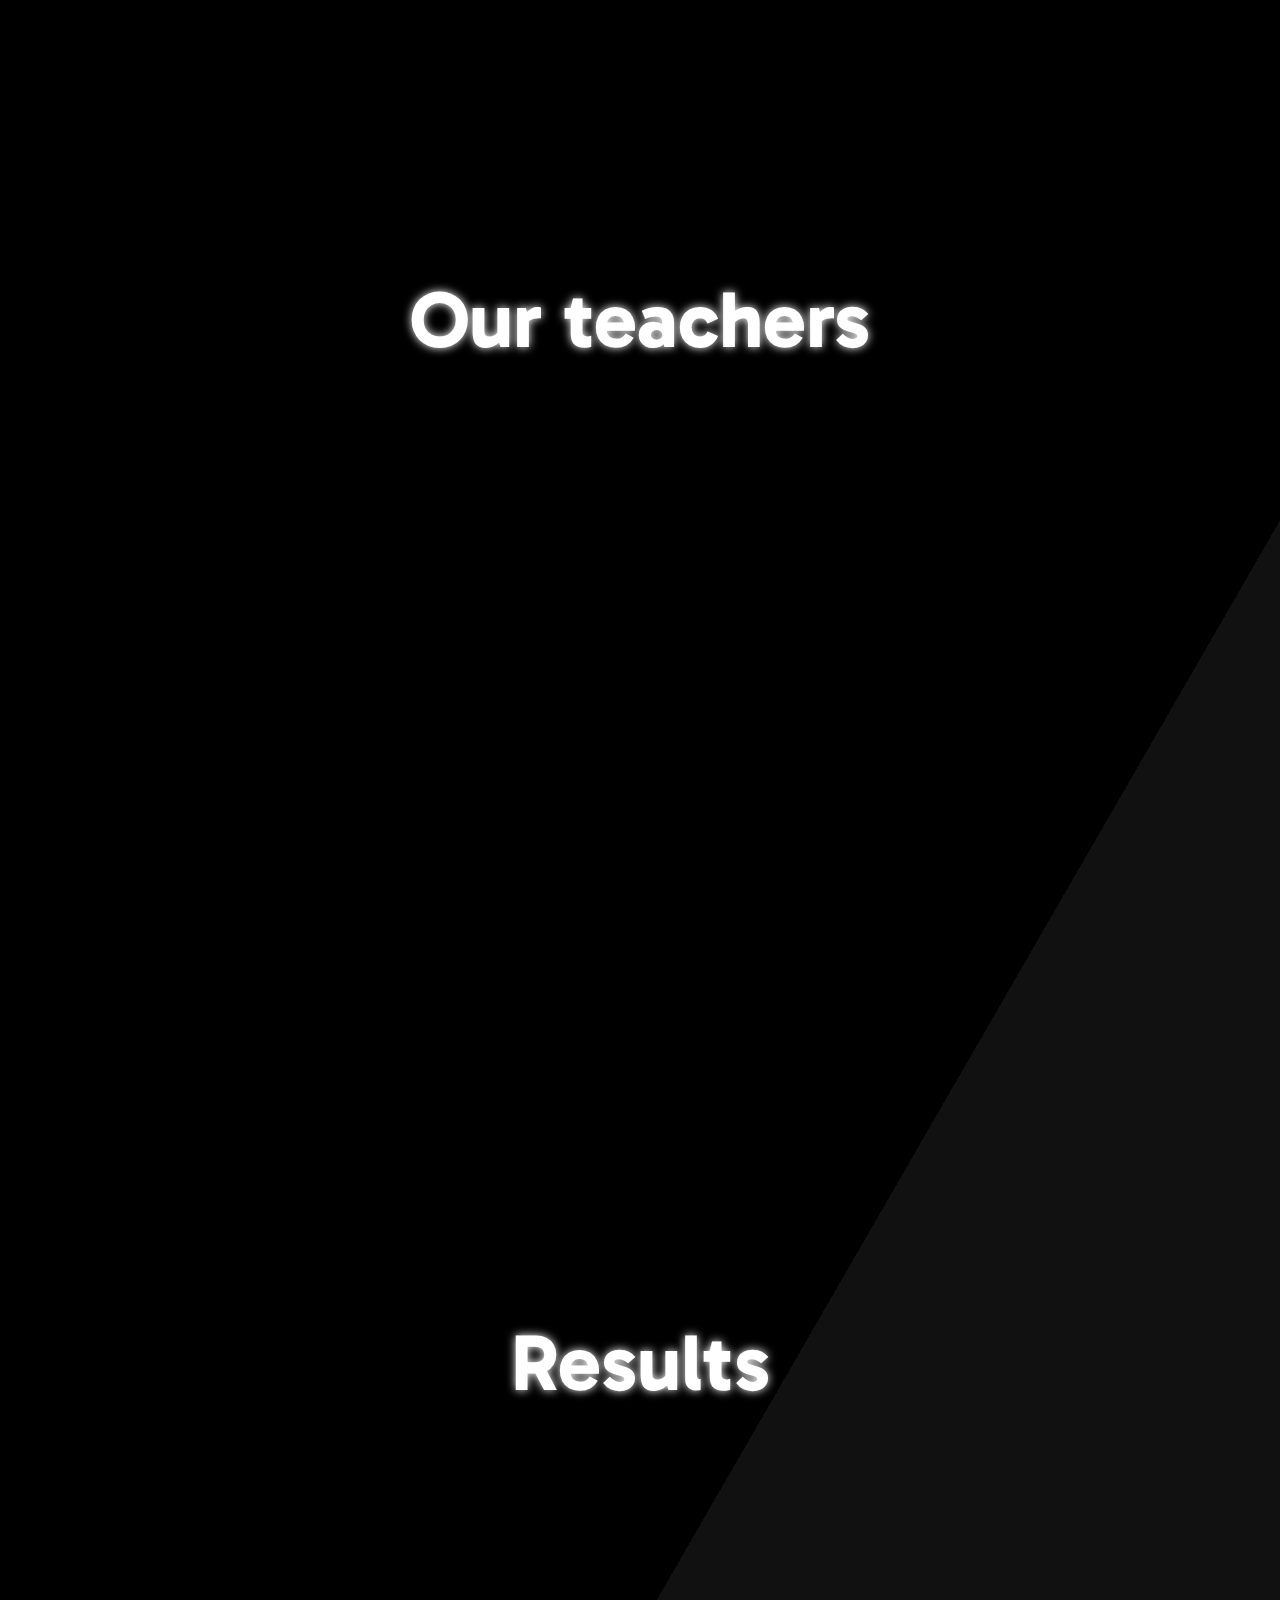
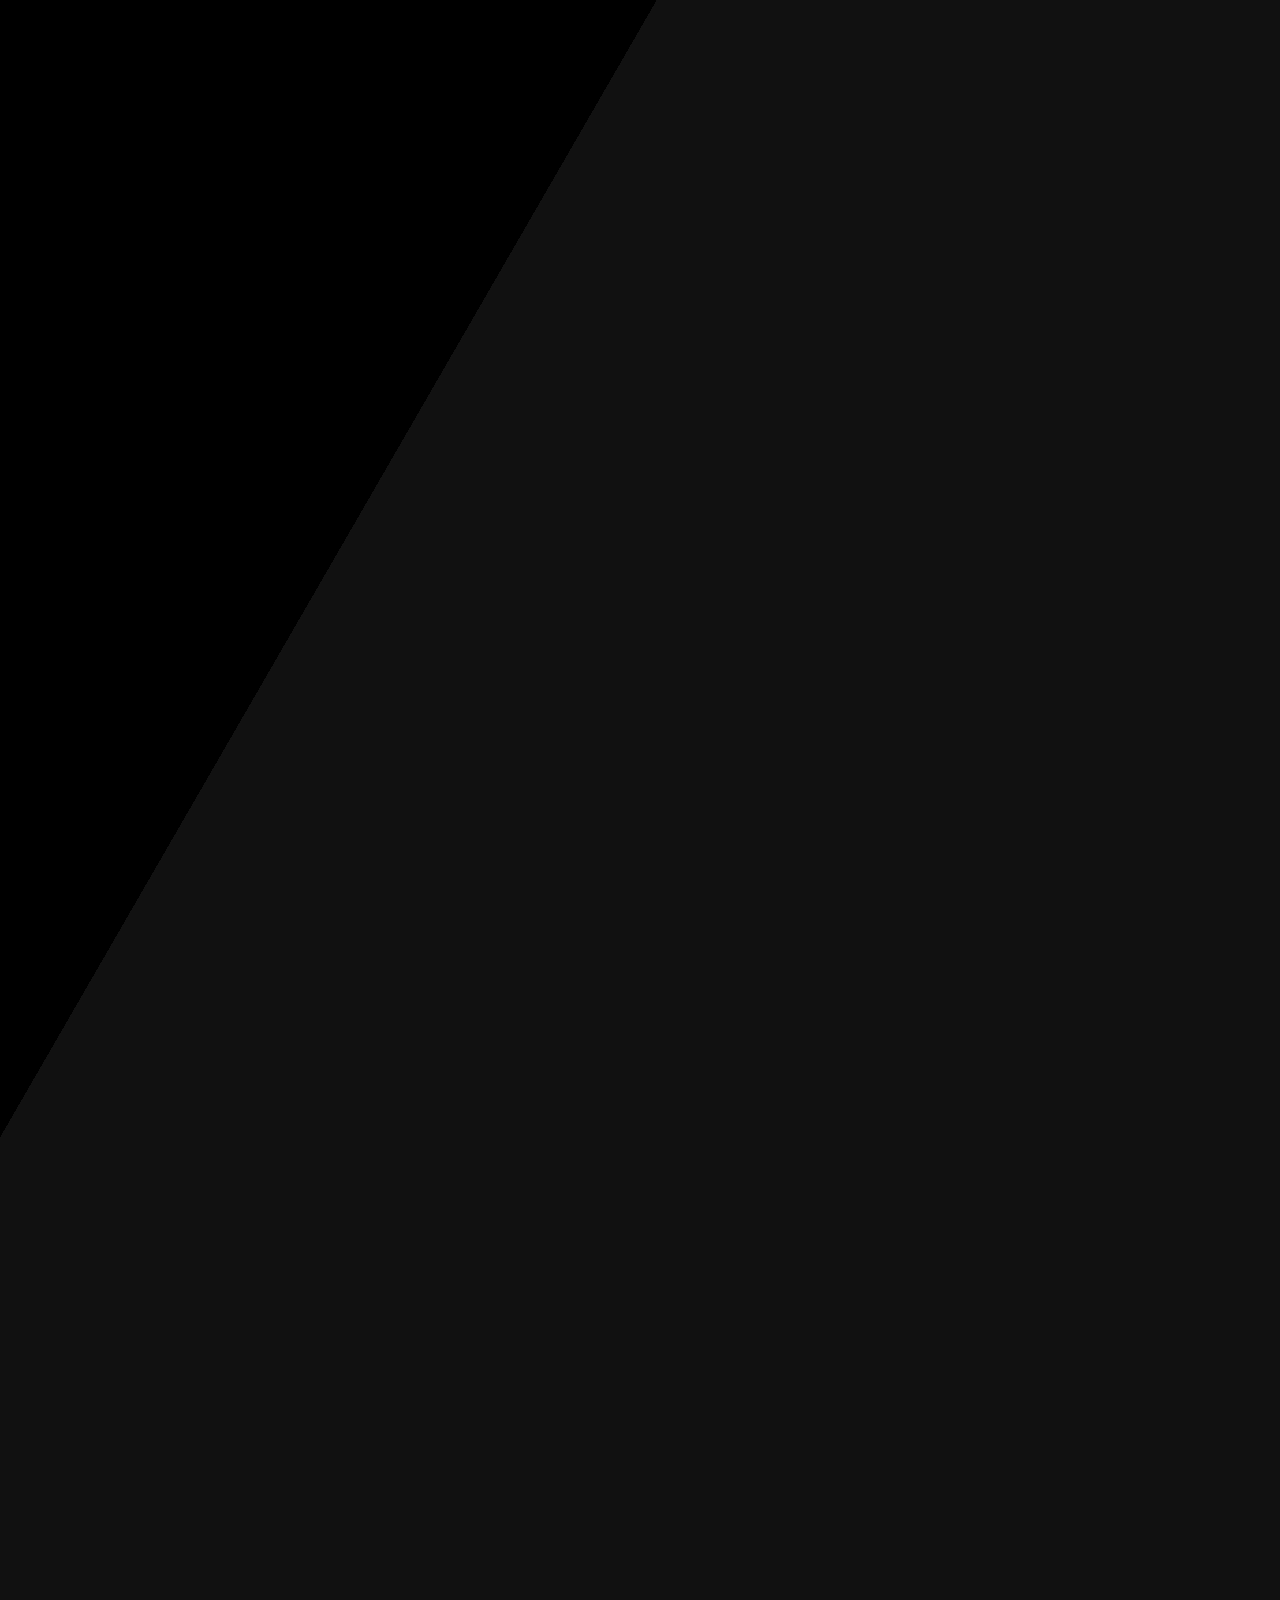
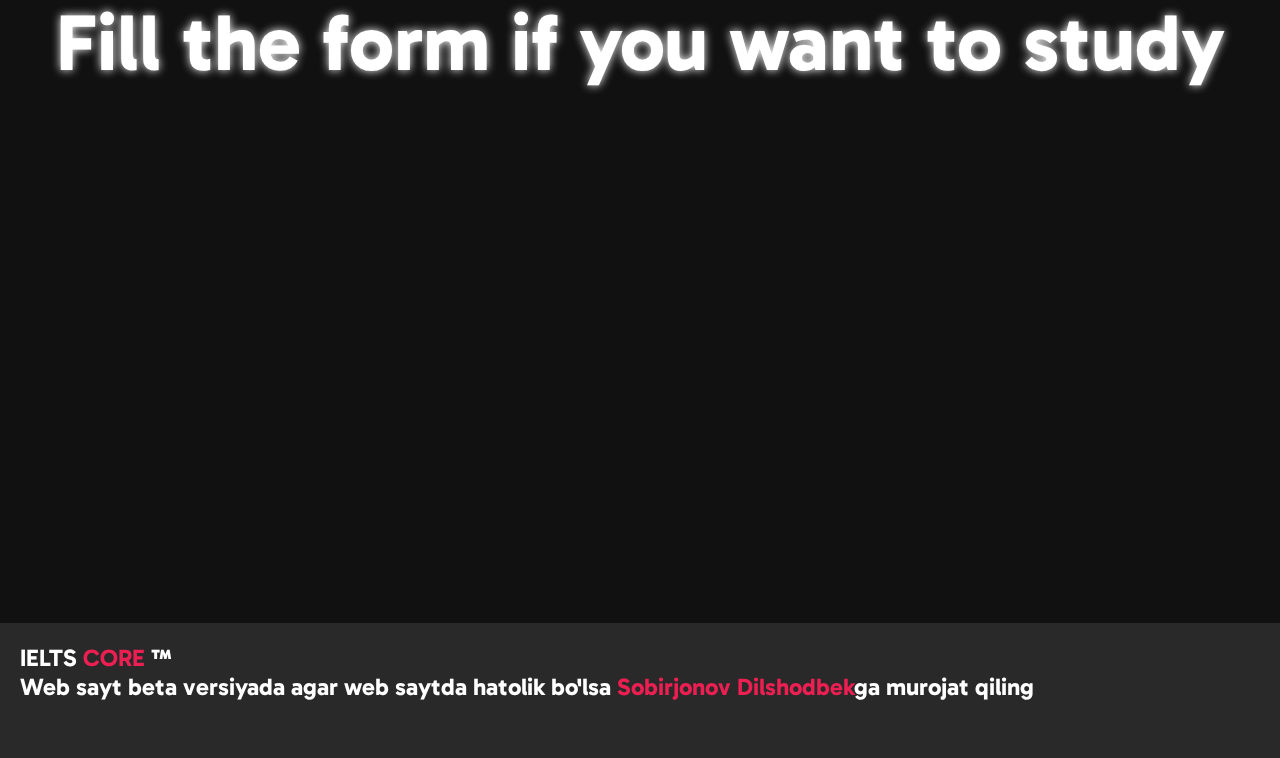
==== commit 92aef1f2: "Update index.html" ====
--- a/index.html
+++ b/index.html
@@ -27,9 +27,9 @@
                 </nav>
                 <div class="main-menu-text">
                     <div class="logo-text-h1">
-                        <h1 class="main-title">IELTS <span style=" color: rgba(235, 31, 82, 1.0); text-shadow: 0px 0px 20px rgba(235, 31, 82, 1);">Core</span></h1>
+                        <h1 data-aos="fade-up" data-aos-duration="1500" class="main-title">IELTS <span style=" color: rgba(235, 31, 82, 1.0); text-shadow: 0px 0px 20px rgba(235, 31, 82, 1);">Core</span></h1>
                     </div>
-                    <div class="logo-text-p">
+                    <div data-aos="fade-up" data-aos-duration="1500" class="logo-text-p">
                         <h2 id="element"></h2>
                     </div>
                 </div>
@@ -46,25 +46,25 @@
                     <h1>we teach</h1>
                 </div>
                 <div class="second-section-card" id="course">
-                    <div class="cards" onclick="scrollToFormAndSelectOption('INGLIZ TILI')" data-aos="zoom-in">
+                    <div class="cards" onclick="scrollToFormAndSelectOption('INGLIZ TILI')" data-aos="zoom-in" data-aos-duration="550">
                         <h1>INGLIZ TILI</h1>
                     </div>
-                    <div class="cards" onclick="scrollToFormAndSelectOption('TARIX')" data-aos="zoom-in">
+                    <div class="cards" onclick="scrollToFormAndSelectOption('TARIX')" data-aos="zoom-in" data-aos-duration="550">
                         <h1>TARIX</h1>
                     </div>
-                    <div class="cards" onclick="scrollToFormAndSelectOption('ONA TILI')" data-aos="zoom-in">
+                    <div class="cards" onclick="scrollToFormAndSelectOption('ONA TILI')" data-aos="zoom-in" data-aos-duration="550">
                         <h1>ONA TILI</h1>
                     </div>
-                    <div class="cards" onclick="scrollToFormAndSelectOption('RUS TILI')" data-aos="zoom-in">
+                    <div class="cards" onclick="scrollToFormAndSelectOption('RUS TILI')" data-aos="zoom-in" data-aos-duration="550">
                         <h1>RUS TILI</h1>
                     </div>
-                    <div class="cards" onclick="scrollToFormAndSelectOption('NEMIS TILI')" data-aos="zoom-in">
+                    <div class="cards" onclick="scrollToFormAndSelectOption('NEMIS TILI')" data-aos="zoom-in" data-aos-duration="550">
                         <h1>NEMIS TILI</h1>
                     </div>
-                    <div class="cards" onclick="scrollToFormAndSelectOption('KOREYS TILI')" data-aos="zoom-in">
+                    <div class="cards" onclick="scrollToFormAndSelectOption('KOREYS TILI')" data-aos="zoom-in" data-aos-duration="550">
                         <h1>KOREYS TILI</h1>
                     </div>
-                    <div class="cards" onclick="scrollToFormAndSelectOption('MENTAL ARIFMETIKA')" data-aos="zoom-in">
+                    <div class="cards" onclick="scrollToFormAndSelectOption('MENTAL ARIFMETIKA')" data-aos="zoom-in" data-aos-duration="1500">
                         <h1>MENTAL ARIFMETIKA</h1>
                     </div>
                 </div>
@@ -84,7 +84,7 @@
                     <h1 class="l-text">Fill the form if you want to study</h1>
                 </div>
                 <div class="second-section-card" id="form">
-                    <form id="registrationForm" onsubmit="sendEmail(); reset(); return false;" data-aos="zoom-in-up">
+                    <form id="registrationForm" onsubmit="sendEmail(); reset(); return false;" data-aos="zoom-in-up" data-aos-duration="550">
                         <h1 for="subjects">Kurslarni tanlang:</h1>
                         <select id="subjects" name="subjects">
                             <option value="INGLIZ TILI">INGLIZ TILI</option>
